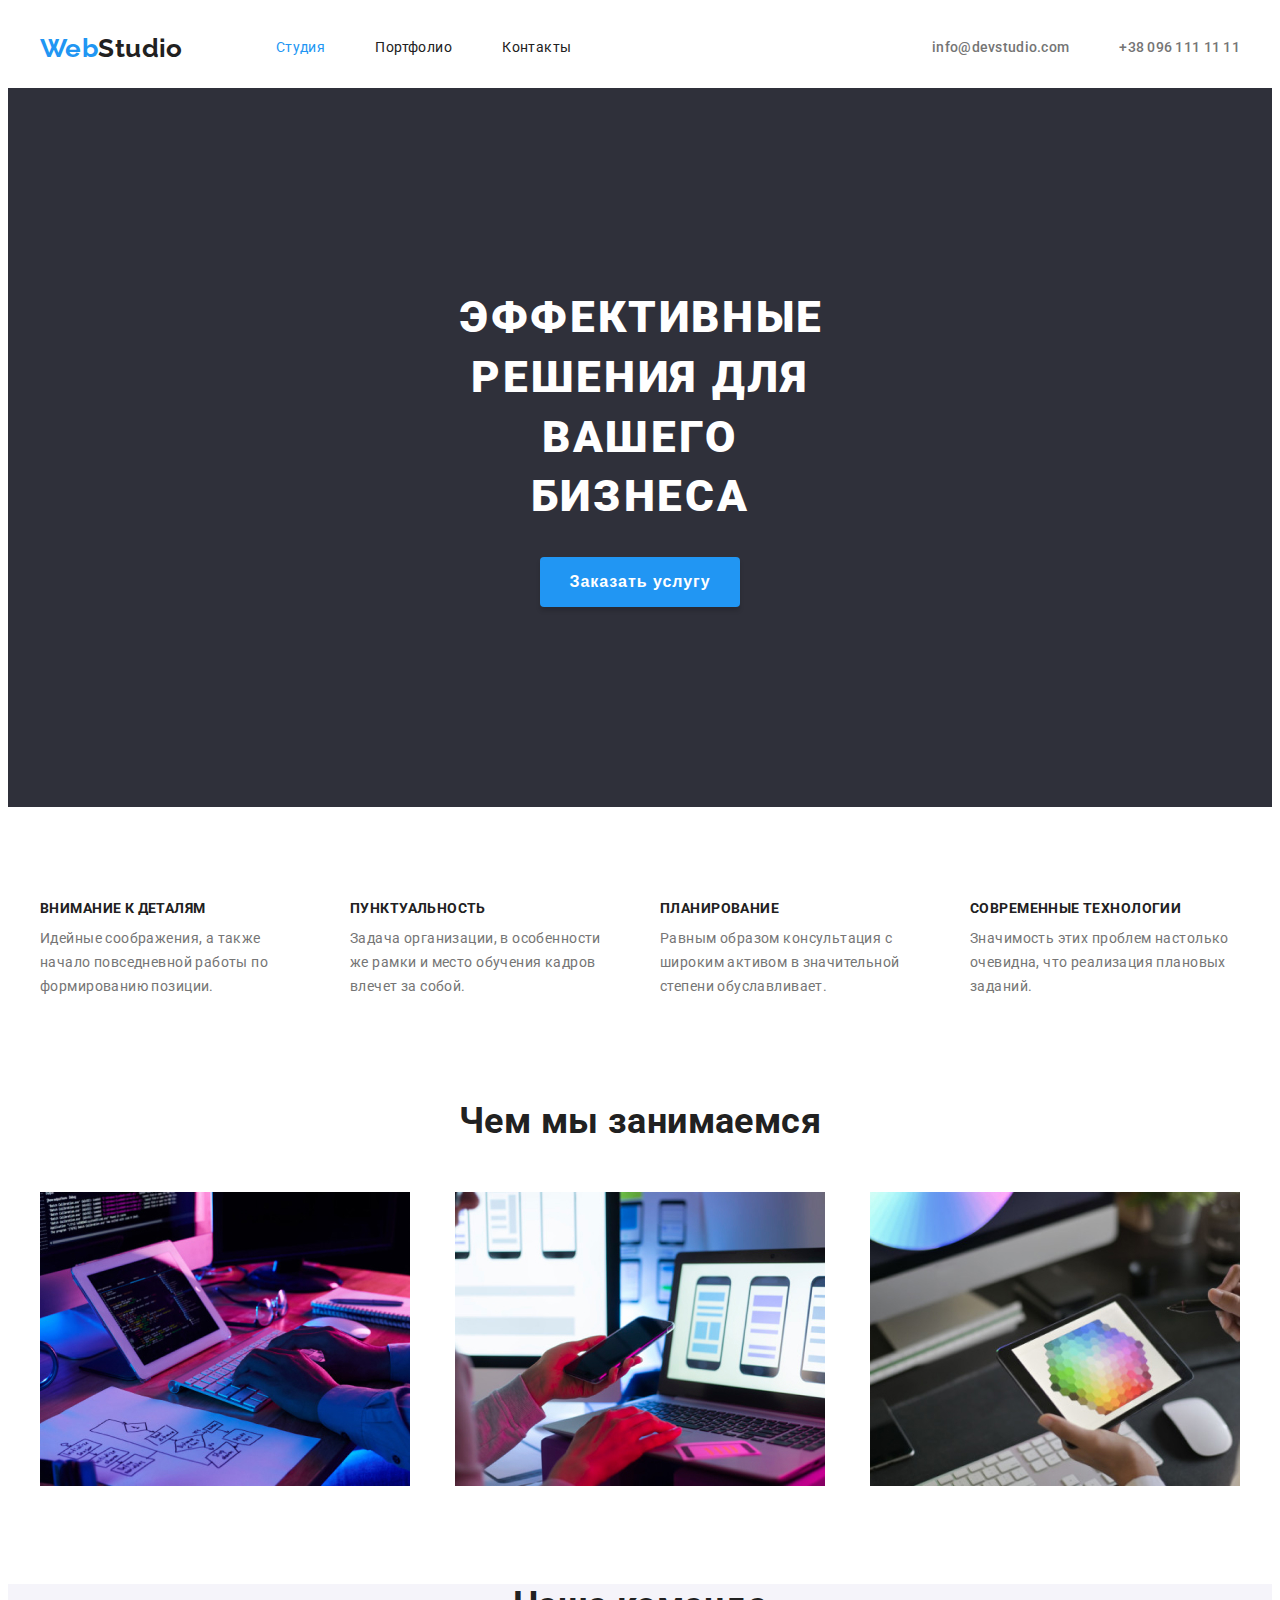
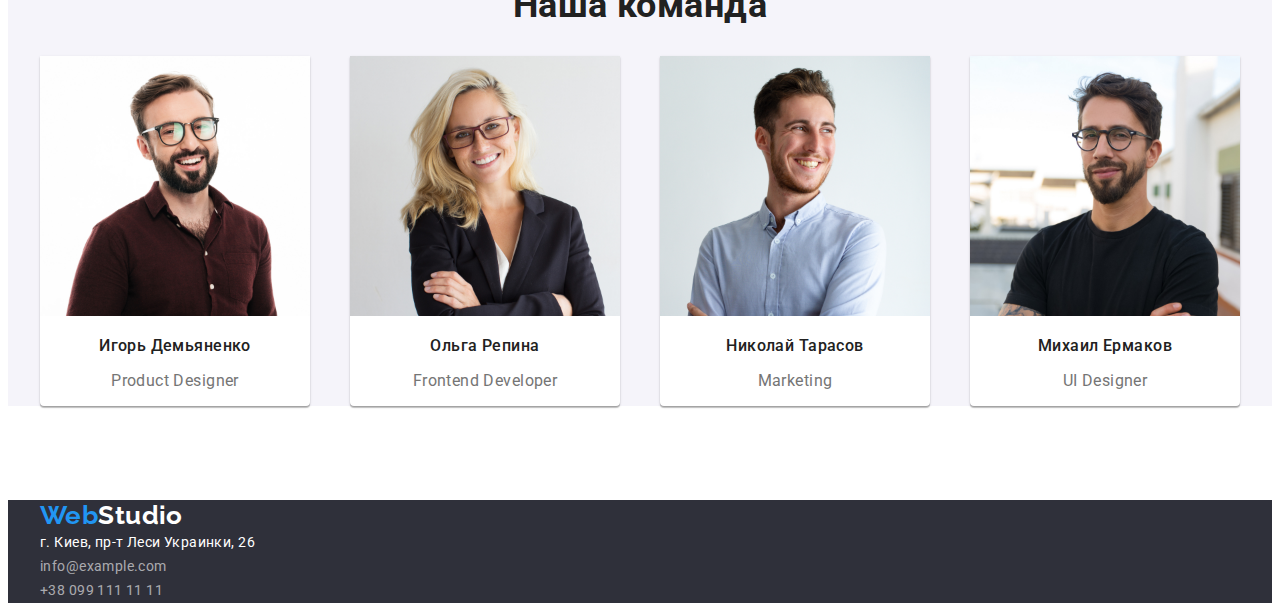
==== index.html @ 359bd69d "fix" ====
<!DOCTYPE html>
<html lang="en">

<head>
	<meta charset="UTF-8">
	<meta name="viewport" content="width=device-width, initial-scale=1.0">
	<title>Студия</title>
	<link rel="stylesheet" href="https://cdnjs.cloudflare.com/ajax/libs/modern-normalize/1.0.0/modern-normalize.min.css"
		integrity="sha512-ISS7cAi1PEhQ8jnbJpJZMd29NlhNj4AWYyLOSp2CE/CsHxTCu+r+t0D2yoJudVrd0/8fTVPUVDzY5Tvli75u/g=="
		crossorigin="anonymous" />
	<link rel="preconnect" href="https://fonts.gstatic.com">
	<link
		href="https://fonts.googleapis.com/css2?family=Raleway:wght@700;900&family=Roboto:wght@400;500;700;900&display=swap"
		rel="stylesheet">
	<link rel="stylesheet" href="./сss/styles.css">
</head>

<body>
	<!-- Шапка сайта -->
	<header>
		<div class="container flex-cont">
			<nav class="navigation">
				<a class="logo" href="./index.html"><span>Web</span>Studio</a>
				<ul class="nav-list">
					<li class="item">
						<a class="current" href="./index.html">Студия</a>
					</li>
					<li class="item">
						<a href="./portfolio.html">Портфолио</a>
					</li>
					<li class="item">
						<a href="#contacts">Контакты</a>
					</li>
				</ul>
			</nav>
			<ul class="mailtel-list">
				<li class="item"><a class="mailtel" href="mailto:info@devstudio.com">info@devstudio.com</a></li>
				<li class="item"> <a class="mailtel" href="tel:+380961111111">+38 096 111 11 11</a></li>
			</ul>
		</div>
	</header>
	<!-- //Шапка сайта -->

	<!-- Баннер-->
	<section class="banner">
		<h1>Эффективные решения
			для вашего бизнеса</h1>
		<button class="banner-btn" type="button">Заказать услугу</button>
	</section>
	<!-- //Баннер-->

	<!-- Список преимуществ-->
	<section class="feature">
		<div class="container">
			<ul class="feature-list">
				<li class="item">
					<h3>Внимание к деталям</h3>
					<p>Идейные соображения, а также начало повседневной работы по формированию позиции.</p>
				</li>
				<li class="item">
					<h3>Пунктуальность</h3>
					<p>Задача организации, в особенности же рамки и место обучения кадров влечет за собой.</p>
				</li>
				<li class="item">
					<h3>Планирование</h3>
					<p>Равным образом консультация с широким активом в значительной степени обуславливает.</p>
				</li>
				<li class="item">
					<h3>Современные технологии</h3>
					<p>Значимость этих проблем настолько очевидна, что реализация плановых заданий.</p>
				</li>
			</ul>
		</div>
	</section>
	<!-- //Список преимуществ-->


	<section class="business">
		<div class="container">
			<h2>Чем мы занимаемся</h2>
			<ul class="business-list">
				<li class="item"><img src="./img/img1.jpg" alt="работа за компьютером" width="370" height="294"></li>
				<li class="item"><img src="./img/img2.jpg" alt="работа за компьютером" width="370" height="294"></li>
				<li class="item"><img src="./img/img3.jpg" alt="работа за компьютером" width="370" height="294"></li>
			</ul>
		</div>
	</section>

	<!-- Команда -->
	<section class="team">
		<div class="container">
			<h2>Наша команда</h2>
			<ul class="team-list">
				<li class="item"><img src="./img/photho1.jpg" alt="Игорь Демьяненко" width="270" height="260">
					<h3>Игорь Демьяненко</h3>
					<p>Product Designer</p>
				</li>
				<li class="item"><img src="./img/photo2.jpg" alt="Ольга Репина" width="270" height="260">
					<h3>Ольга Репина</h3>
					<p>Frontend Developer</p>
				</li>
				<li class="item"><img src="./img/photo3.jpg" alt="Николай Тарасов" width="270" height="260">
					<h3>Николай Тарасов</h3>
					<p>Marketing</p>
				</li>
				<li class="item"><img src="./img/photo4.jpg" alt="Михаил Ермаков" width="270" height="260">
					<h3>Михаил Ермаков</h3>
					<p>UI Designer</p>
				</li>
			</ul>
		</div>
	</section>
	<!-- //Команда -->

	<footer class="footer">
		<div class="container">
			<a class="logo" href="./index.html"><span>Web</span>Studio</a>
			<address>
				г. Киев, пр-т Леси Украинки, 26
			</address>
			<ul>
				<li><a id="contacts" class="mailtel-ftr" href="mailto:info@example.com">info@example.com</a></li>
				<li><a class="mailtel-ftr" href="tel:+380991111111">+38 099 111 11 11</a></li>
			</ul>
		</div>
	</footer>
</body>

</html>
---- сss/styles.css ----
/* Используемые шрифты  */
/* font-family: "Raleway", sans-serif; */
/* font-family: "Roboto", sans-serif; */

/* Используемые цвета */
/* color: #2196F3; */
/* color: #212121; */
/* color: #757575; */
/* color: rgba(255, 255, 255, 0.6); */
/* background-color:  #2f303a */
/* #eeeeee */

:root {
  --main-dark-color: #212121;
  --second-dark-color: #757575;
  --accent-color: #2196f3;
  --tel-mail-color-footer: rgba(255, 255, 255, 0.6);
  --main-font: "Roboto", sans-serif;
  --second-font: "Raleway", sans-serif;
  --background-color: #2f303a;
  --white-color: #ffffff;
  --background-team-section: #f5f4fa;
  --container-border: #eeeeee;
}

/* Стили к тэгам */
body {
  font-family: var(--main-font);
  font-weight: 400;
  font-size: 14px;
  line-height: 1.14;
  letter-spacing: 0.03em;
  color: var(--main-dark-color);
}

a {
  text-decoration: none;
  color: var(--main-dark-color);
}

a:hover:not(.logo),
a:focus:not(.logo) {
  color: var(--accent-color);
}

ul {
  list-style: none;
  padding: 0;
  margin: 0;
}

body span {
  color: var(--accent-color);
}

.container {
  width: 1200px;
  padding-left: 15px;
  padding-right: 15px;
  margin-left: auto;
  margin-right: auto;
}

.flex-cont {
  display: flex;
  justify-content: space-between;
}

.navigation {
  display: flex;
  align-items: center;
  height: 80px;
}

.nav-list {
  display: flex;
  margin-left: 93px;
}

.nav-list .item + .item {
  margin-left: 50px;
}

.mailtel {
  font-weight: 500;
  letter-spacing: 0.02em;
  color: var(--second-dark-color);
}

.mailtel-list {
  display: flex;
  align-items: center;
}

.mailtel-list .item + .item {
  margin-left: 50px;
}

.logo {
  font-family: var(--second-font);
  font-weight: 700;
  font-size: 26px;
  line-height: 1.19;
}

.footer .logo {
  color: var(--white-color);
  font-weight: 700;
  font-size: 26px;
  line-height: 1.19;
}

.current {
  color: var(--accent-color);
}

h1 {
  font-weight: 900;
  font-size: 44px;
  line-height: 1.36;
  letter-spacing: 0.06em;
  text-transform: uppercase;
  color: var(--white-color);
  padding-top: 200px;
  padding-bottom: 30px;
  padding-left: 452px;
  padding-right: 452px;
  margin: 0;
}

h2 {
  font-weight: 700;
  font-size: 36px;
  line-height: 1.167;
  text-align: center;
}

.banner {
  background-color: var(--background-color);
  text-align: center;
}

.banner button {
  margin-bottom: 200px;
  border-style: none;
  box-shadow: 0px 4px 4px rgba(0, 0, 0, 0.15);
  border-radius: 4px;
  background-color: var(--accent-color);
  color: var(--white-color);
  width: 200px;
  height: 50px;
  cursor: pointer;
}

.banner-btn {
  font-weight: bold;
  font-size: 16px;
  line-height: 1.875;
  align-items: center;
  letter-spacing: 0.06em;
}

.feature {
  /* outline: solid 2px tomato; */
}

.feature-list {
  margin-top: 94px;
  display: flex;
  justify-content: space-between;
}

.feature-list .item {
  width: 270px;
}

.feature-list h3 {
  margin: 0;
  font-size: 14px;
  font-weight: 700;
  text-transform: uppercase;
  color: var(--main-dark-color);
}

.feature-list p {
  margin-top: 10px;
  margin-bottom: 7px;
  line-height: 1.71;
  color: var(--second-dark-color);
}

.business {
  margin-top: 94px;
  /* outline: solid 2px tomato; */
}

.business-list {
  margin-top: 50px;
  display: flex;
  justify-content: space-between;
}

.team {
  margin-top: 94px;
  background-color: var(--background-team-section);
}

.team-list {
  display: flex;
  justify-content: space-between;
}

.team-list .item {
  background: var(--white-color);
  box-shadow: 0px 1px 3px rgba(0, 0, 0, 0.12), 0px 1px 1px rgba(0, 0, 0, 0.14),
    0px 2px 1px rgba(0, 0, 0, 0.2);
  border-radius: 0px 0px 4px 4px;
}

.team-list p {
  font-size: 16px;
  line-height: 1.187;
  text-align: center;
  color: var(--second-dark-color);
}

.team-list h3 {
  font-weight: 500;
  font-size: 16px;
  line-height: 1.187;
  text-align: center;
}

.gallery {
  margin-top: 94px;
}

.gallery-list {
  display: flex;
  justify-content: center;
}

.gallery-list .item + .item {
  margin-left: 8px;
}

.gallery li h3 {
  font-weight: 700;
  font-size: 18px;
  line-height: 2;
  letter-spacing: 0.06em;
}

.gallery li p {
  font-size: 16px;
  line-height: 1.875;
  color: var(--second-dark-color);
}

.project-list {
  margin-top: 34px;
  display: flex;
  justify-content: space-between;
  flex-wrap: wrap;
}

.project-list .item {
  box-sizing: border-box;
  background: var(--white-color);
  border: 1px solid var(--container-border);
  margin-bottom: 30px;
}

.btn {
  font-weight: 500;
  font-size: 16px;
  line-height: 1.62;
  padding: 6px 22px;
  border-style: none;
  box-shadow: 0px 3px 1px rgba(0, 0, 0, 0.1), 0px 1px 2px rgba(0, 0, 0, 0.08),
    0px 2px 2px rgba(0, 0, 0, 0.12);
  border-radius: 4px;
}
.btn:hover,
.btn:focus {
  background-color: var(--accent-color);
  color: var(--white-color);
  cursor: pointer;
}

address {
  color: var(--white-color);
}

address {
  /* убирает курсив адреса */
  font-style: normal;
  line-height: 1.71;
  color: var(--white-color);
}

.footer {
  margin-top: 94px;
  background-color: var(--background-color);
}

.mailtel-ftr {
  color: var(--tel-mail-color-footer);
  line-height: 1.714;
}
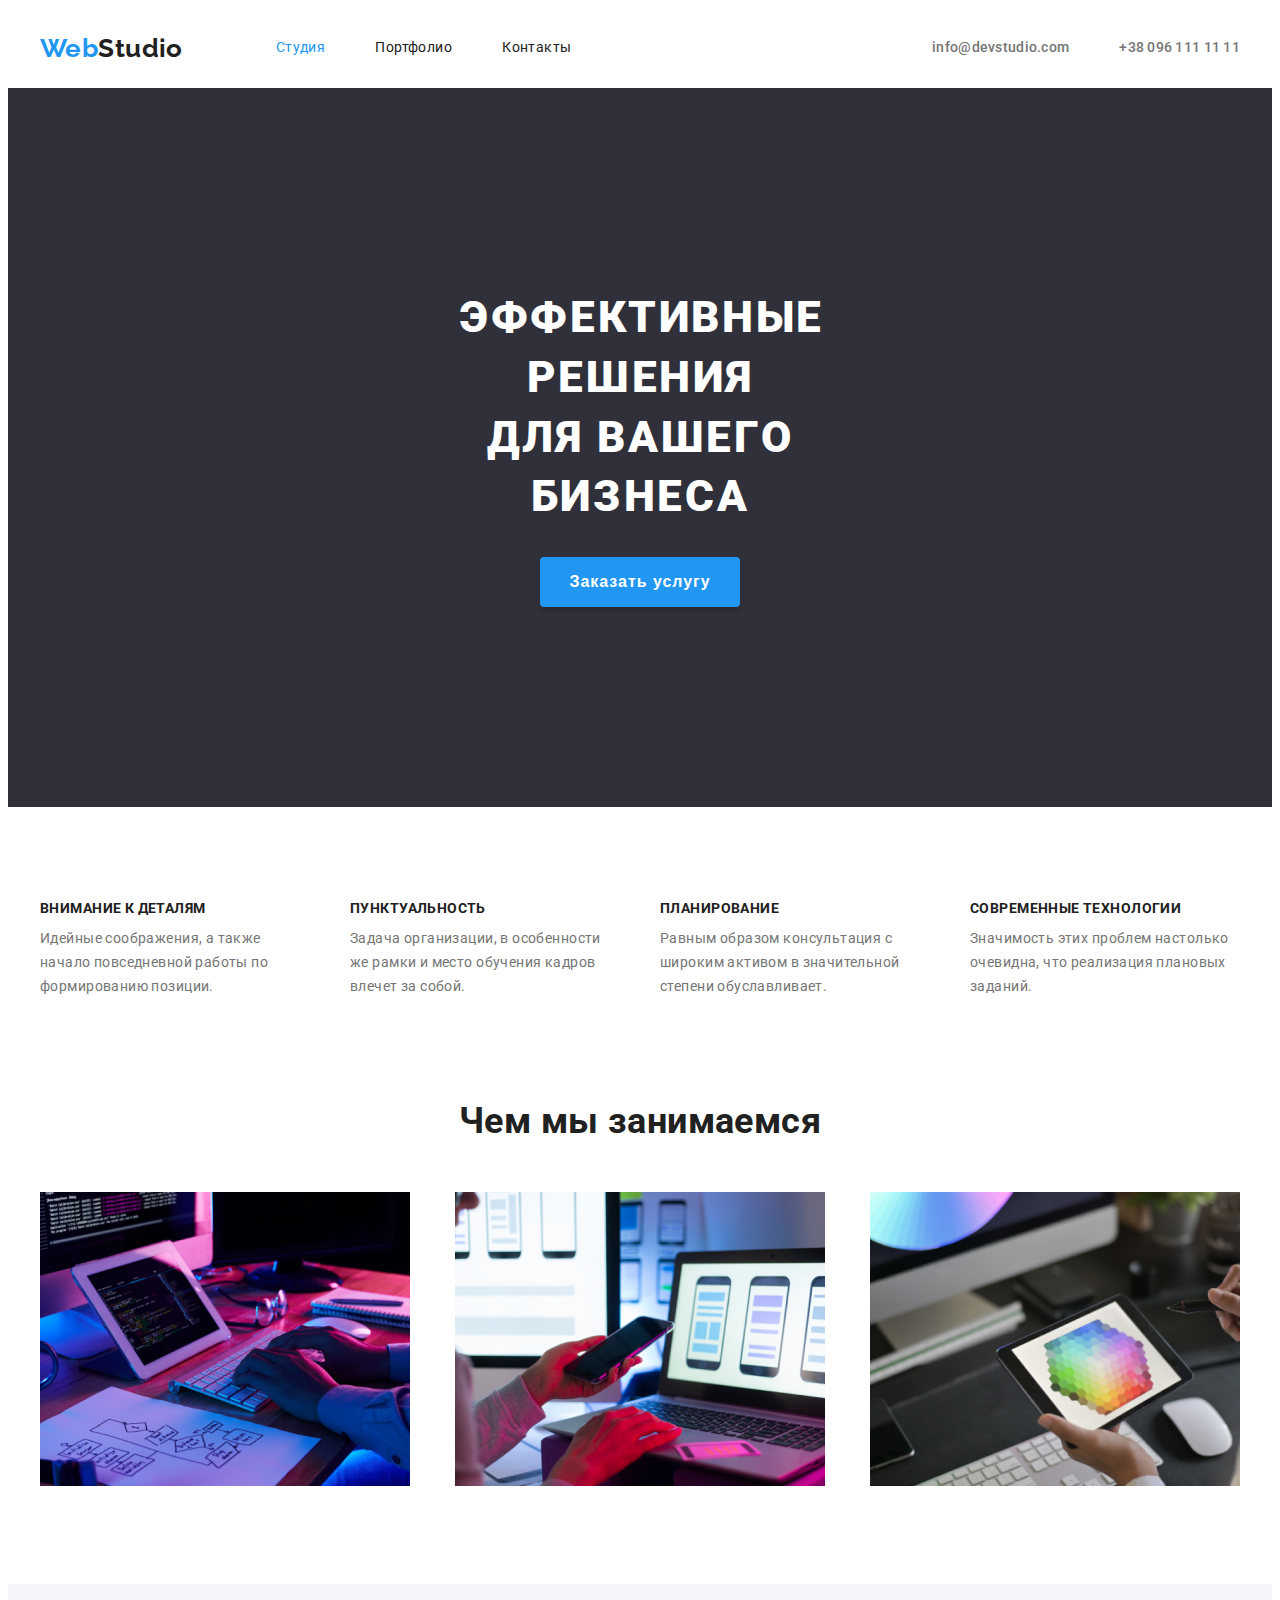
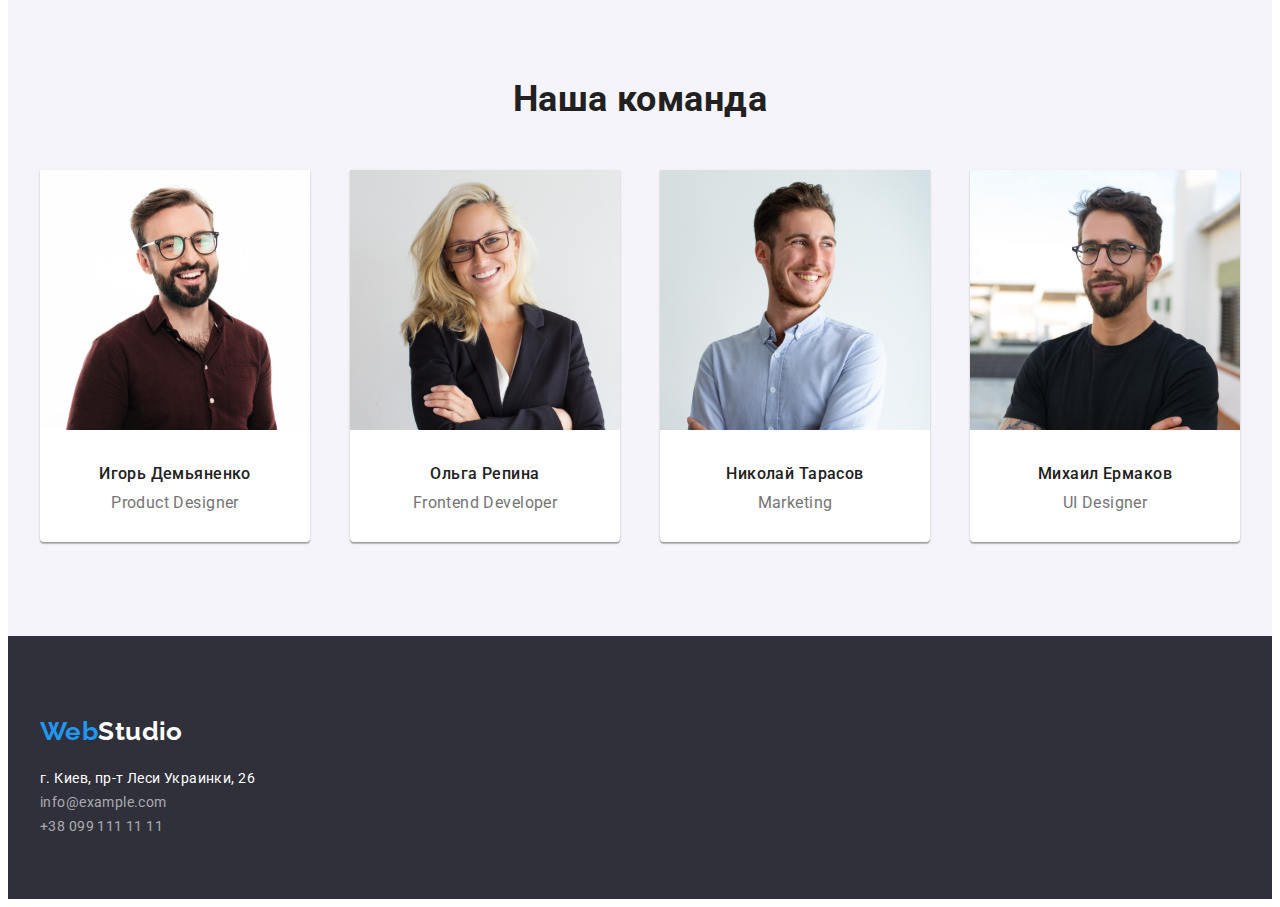
==== commit 7255da0b: "fix paddings, border portfolio" ====
--- a/index.html
+++ b/index.html
@@ -43,9 +43,11 @@
 
 	<!-- Баннер-->
 	<section class="banner">
-		<h1>Эффективные решения
+		<h1>Эффективные решения <br>
 			для вашего бизнеса</h1>
-		<button class="banner-btn" type="button">Заказать услугу</button>
+		<div class="div-hero-button">
+			<button class="hero-btn" type="button">Заказать услугу</button>
+		</div>
 	</section>
 	<!-- //Баннер-->
 
--- a/сss/styles.css
+++ b/сss/styles.css
@@ -9,6 +9,7 @@
 /* color: rgba(255, 255, 255, 0.6); */
 /* background-color:  #2f303a */
 /* #eeeeee */
+/* #ececec */
 
 :root {
   --main-dark-color: #212121;
@@ -21,6 +22,7 @@
   --white-color: #ffffff;
   --background-team-section: #f5f4fa;
   --container-border: #eeeeee;
+  --header-border: #ececec;
 }
 
 /* Стили к тэгам */
@@ -34,6 +36,7 @@
 }
 
 a {
+  display: block;
   text-decoration: none;
   color: var(--main-dark-color);
 }
@@ -61,20 +64,29 @@
   margin-right: auto;
 }
 
+.hdr {
+  border-bottom: 1px solid var(--header-border);
+}
+
 .flex-cont {
   display: flex;
   justify-content: space-between;
+  min-height: 80px;
 }
 
 .navigation {
   display: flex;
   align-items: center;
-  height: 80px;
 }
 
 .nav-list {
   display: flex;
   margin-left: 93px;
+}
+
+.nav-list .item a {
+  padding-top: 20px;
+  padding-bottom: 20px;
 }
 
 .nav-list .item + .item {
@@ -92,6 +104,11 @@
   align-items: center;
 }
 
+.mailtel-list .item a {
+  padding-top: 20px;
+  padding-bottom: 20px;
+}
+
 .mailtel-list .item + .item {
   margin-left: 50px;
 }
@@ -101,6 +118,8 @@
   font-weight: 700;
   font-size: 26px;
   line-height: 1.19;
+  padding-top: 20px;
+  padding-bottom: 20px;
 }
 
 .footer .logo {
@@ -133,6 +152,7 @@
   font-size: 36px;
   line-height: 1.167;
   text-align: center;
+  margin: 0;
 }
 
 .banner {
@@ -140,8 +160,11 @@
   text-align: center;
 }
 
-.banner button {
-  margin-bottom: 200px;
+.div-hero-button {
+  padding-bottom: 200px;
+}
+
+.hero-btn {
   border-style: none;
   box-shadow: 0px 4px 4px rgba(0, 0, 0, 0.15);
   border-radius: 4px;
@@ -150,9 +173,7 @@
   width: 200px;
   height: 50px;
   cursor: pointer;
-}
-
-.banner-btn {
+
   font-weight: bold;
   font-size: 16px;
   line-height: 1.875;
@@ -162,10 +183,11 @@
 
 .feature {
   /* outline: solid 2px tomato; */
+  padding-top: 94px;
+  padding-bottom: 94px;
 }
 
 .feature-list {
-  margin-top: 94px;
   display: flex;
   justify-content: space-between;
 }
@@ -190,8 +212,8 @@
 }
 
 .business {
-  margin-top: 94px;
   /* outline: solid 2px tomato; */
+  padding-bottom: 94px;
 }
 
 .business-list {
@@ -201,11 +223,13 @@
 }
 
 .team {
-  margin-top: 94px;
+  padding-top: 94px;
+  padding-bottom: 94px;
   background-color: var(--background-team-section);
 }
 
 .team-list {
+  margin-top: 50px;
   display: flex;
   justify-content: space-between;
 }
@@ -222,6 +246,8 @@
   line-height: 1.187;
   text-align: center;
   color: var(--second-dark-color);
+  margin-top: 10px;
+  margin-bottom: 30px;
 }
 
 .team-list h3 {
@@ -229,10 +255,13 @@
   font-size: 16px;
   line-height: 1.187;
   text-align: center;
+  margin-top: 30px;
+  margin-bottom: 0;
 }
 
 .gallery {
-  margin-top: 94px;
+  padding-top: 94px;
+  padding-bottom: 94px;
 }
 
 .gallery-list {
@@ -244,31 +273,48 @@
   margin-left: 8px;
 }
 
-.gallery li h3 {
+.project-list .item h3 {
   font-weight: 700;
   font-size: 18px;
   line-height: 2;
   letter-spacing: 0.06em;
-}
-
-.gallery li p {
+  margin-top: 20px;
+  margin-bottom: 0;
+  margin-left: 24px;
+}
+
+.project-list .item p {
   font-size: 16px;
   line-height: 1.875;
   color: var(--second-dark-color);
+  margin-top: 0;
+  margin-bottom: 20px;
+  margin-left: 24px;
 }
 
 .project-list {
   margin-top: 34px;
   display: flex;
-  justify-content: space-between;
   flex-wrap: wrap;
+  justify-content: space-between;
 }
 
 .project-list .item {
+  /* outline: solid 2px tomato; */
   box-sizing: border-box;
   background: var(--white-color);
   border: 1px solid var(--container-border);
+  /* width: calc((100%-60px) / 3); */
+  /* margin-right: 30px; */
   margin-bottom: 30px;
+}
+
+.project-list .item:nth-child(3n) {
+  margin-right: 0;
+}
+
+.project-list .item:nth-last-child(-n + 3) {
+  margin-bottom: 0;
 }
 
 .btn {
@@ -300,7 +346,8 @@
 }
 
 .footer {
-  margin-top: 94px;
+  padding-top: 60px;
+  padding-bottom: 60px;
   background-color: var(--background-color);
 }
 
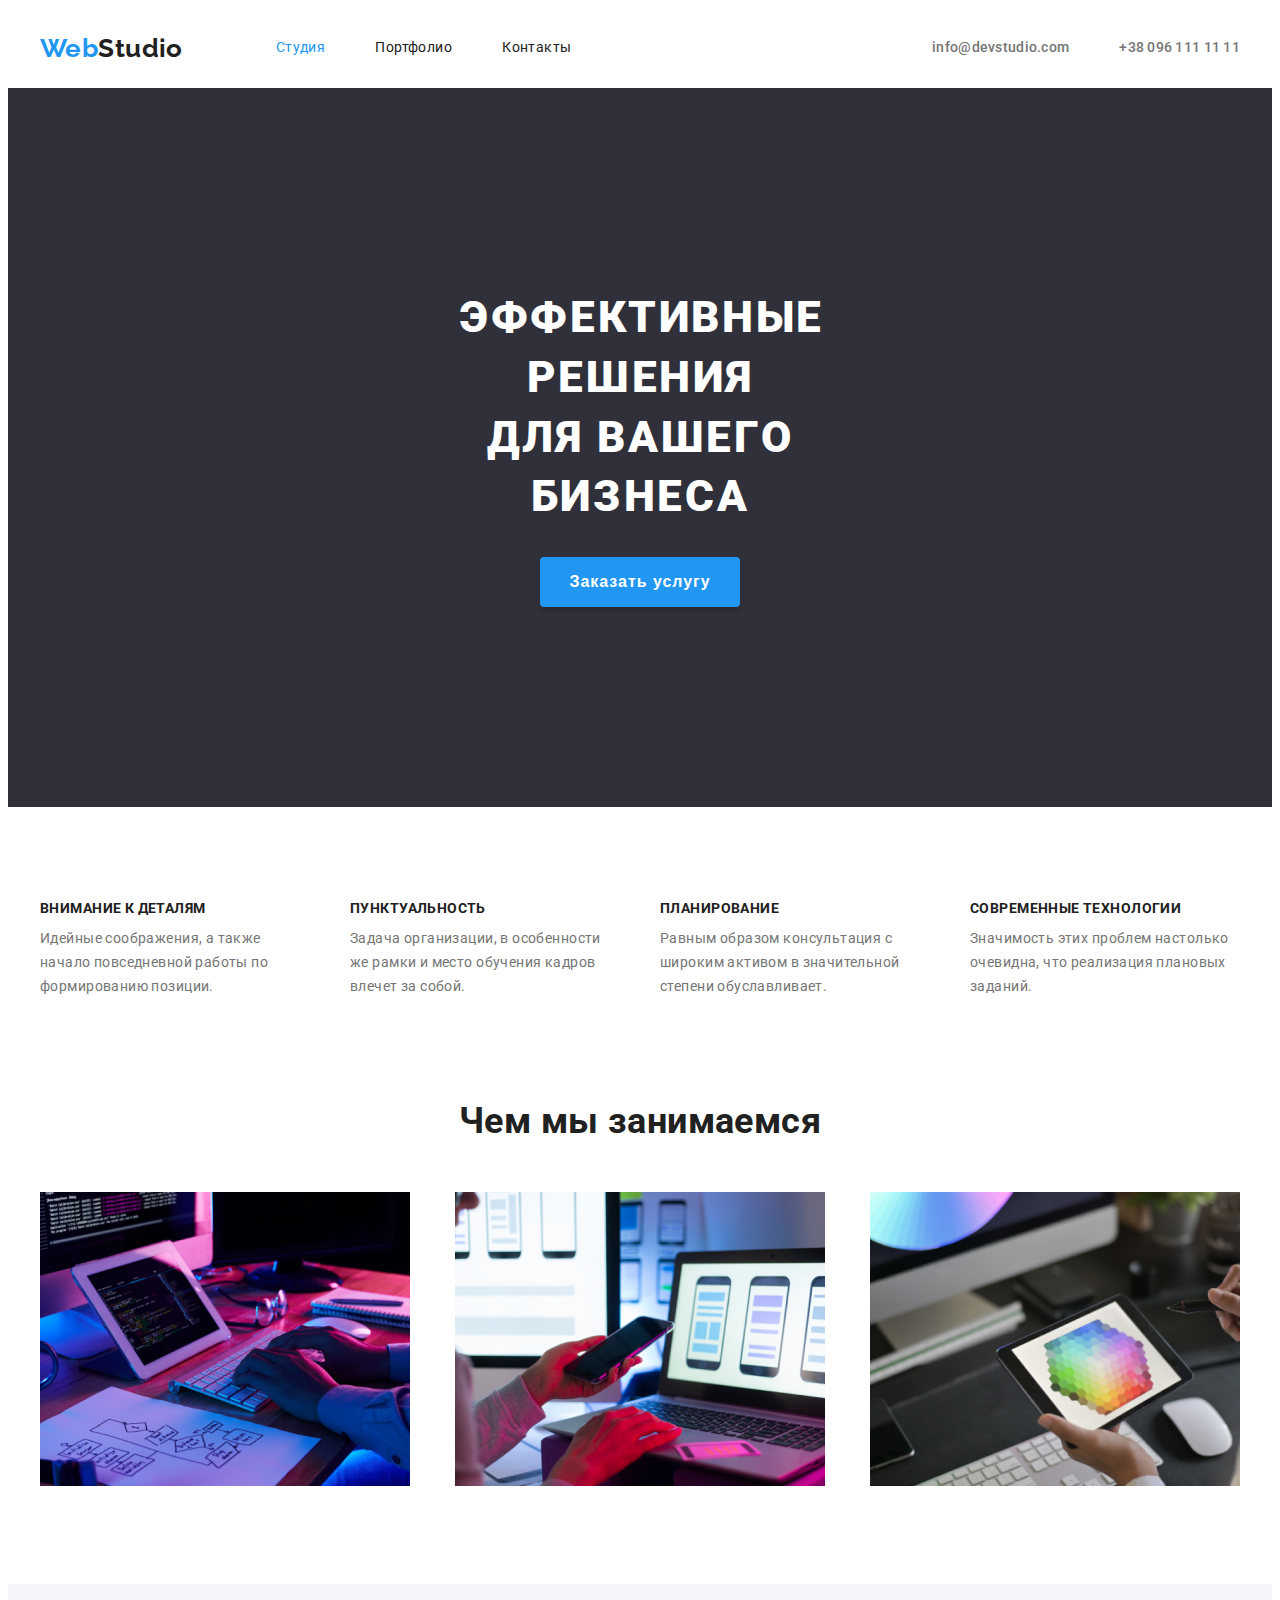
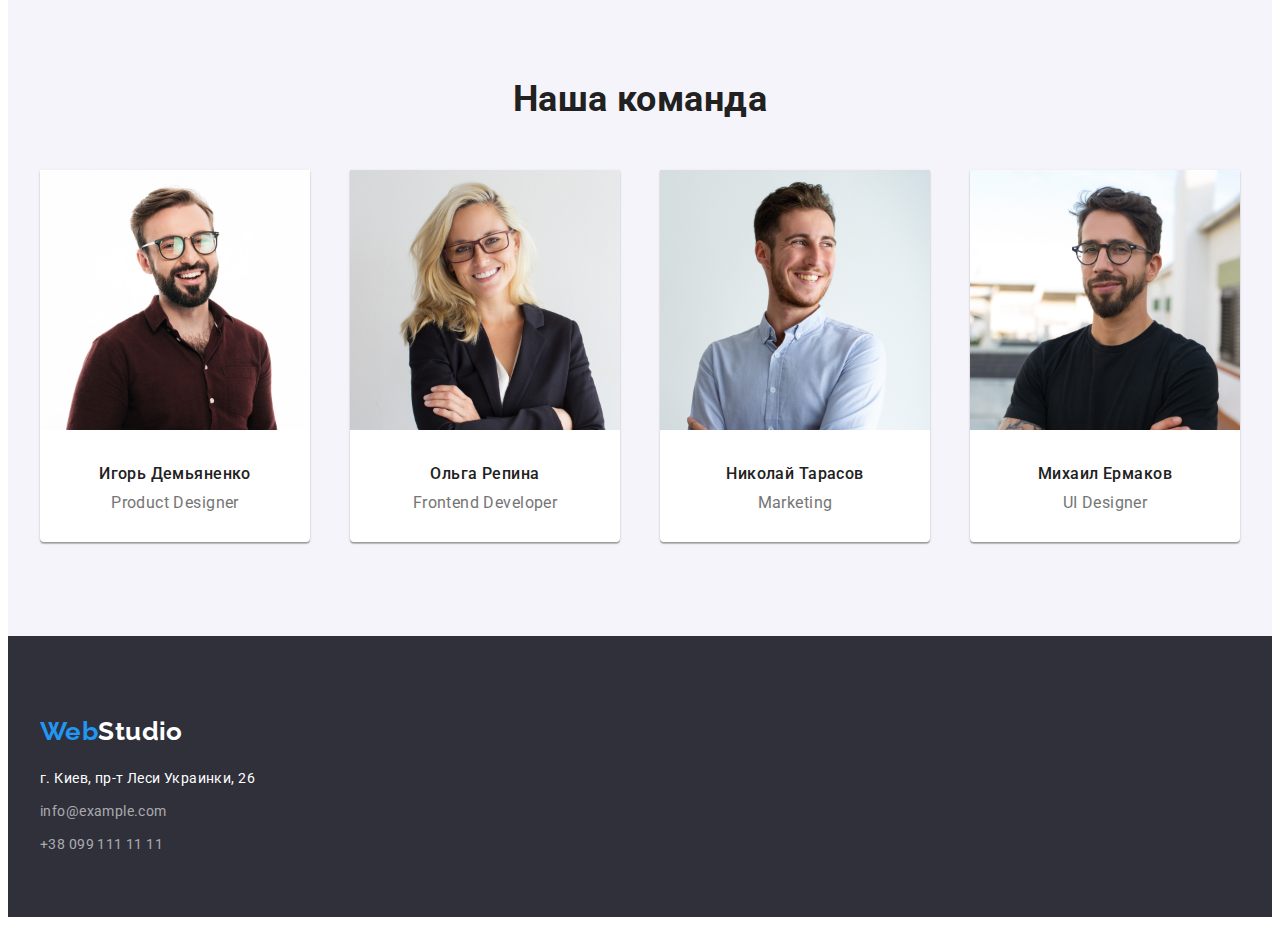
==== commit ee29597f: "fix css" ====
--- a/index.html
+++ b/index.html
@@ -120,9 +120,10 @@
 			<address>
 				г. Киев, пр-т Леси Украинки, 26
 			</address>
-			<ul>
-				<li><a id="contacts" class="mailtel-ftr" href="mailto:info@example.com">info@example.com</a></li>
-				<li><a class="mailtel-ftr" href="tel:+380991111111">+38 099 111 11 11</a></li>
+			<ul class="footer-list">
+				<li class="item"><a id="contacts" class="mailtel-ftr"
+						href="mailto:info@example.com">info@example.com</a></li>
+				<li class="item"><a class="mailtel-ftr" href="tel:+380991111111">+38 099 111 11 11</a></li>
 			</ul>
 		</div>
 	</footer>
--- a/сss/styles.css
+++ b/сss/styles.css
@@ -124,9 +124,6 @@
 
 .footer .logo {
   color: var(--white-color);
-  font-weight: 700;
-  font-size: 26px;
-  line-height: 1.19;
 }
 
 .current {
@@ -351,6 +348,10 @@
   background-color: var(--background-color);
 }
 
+.footer-list .item {
+  padding-top: 9px;
+}
+
 .mailtel-ftr {
   color: var(--tel-mail-color-footer);
   line-height: 1.714;
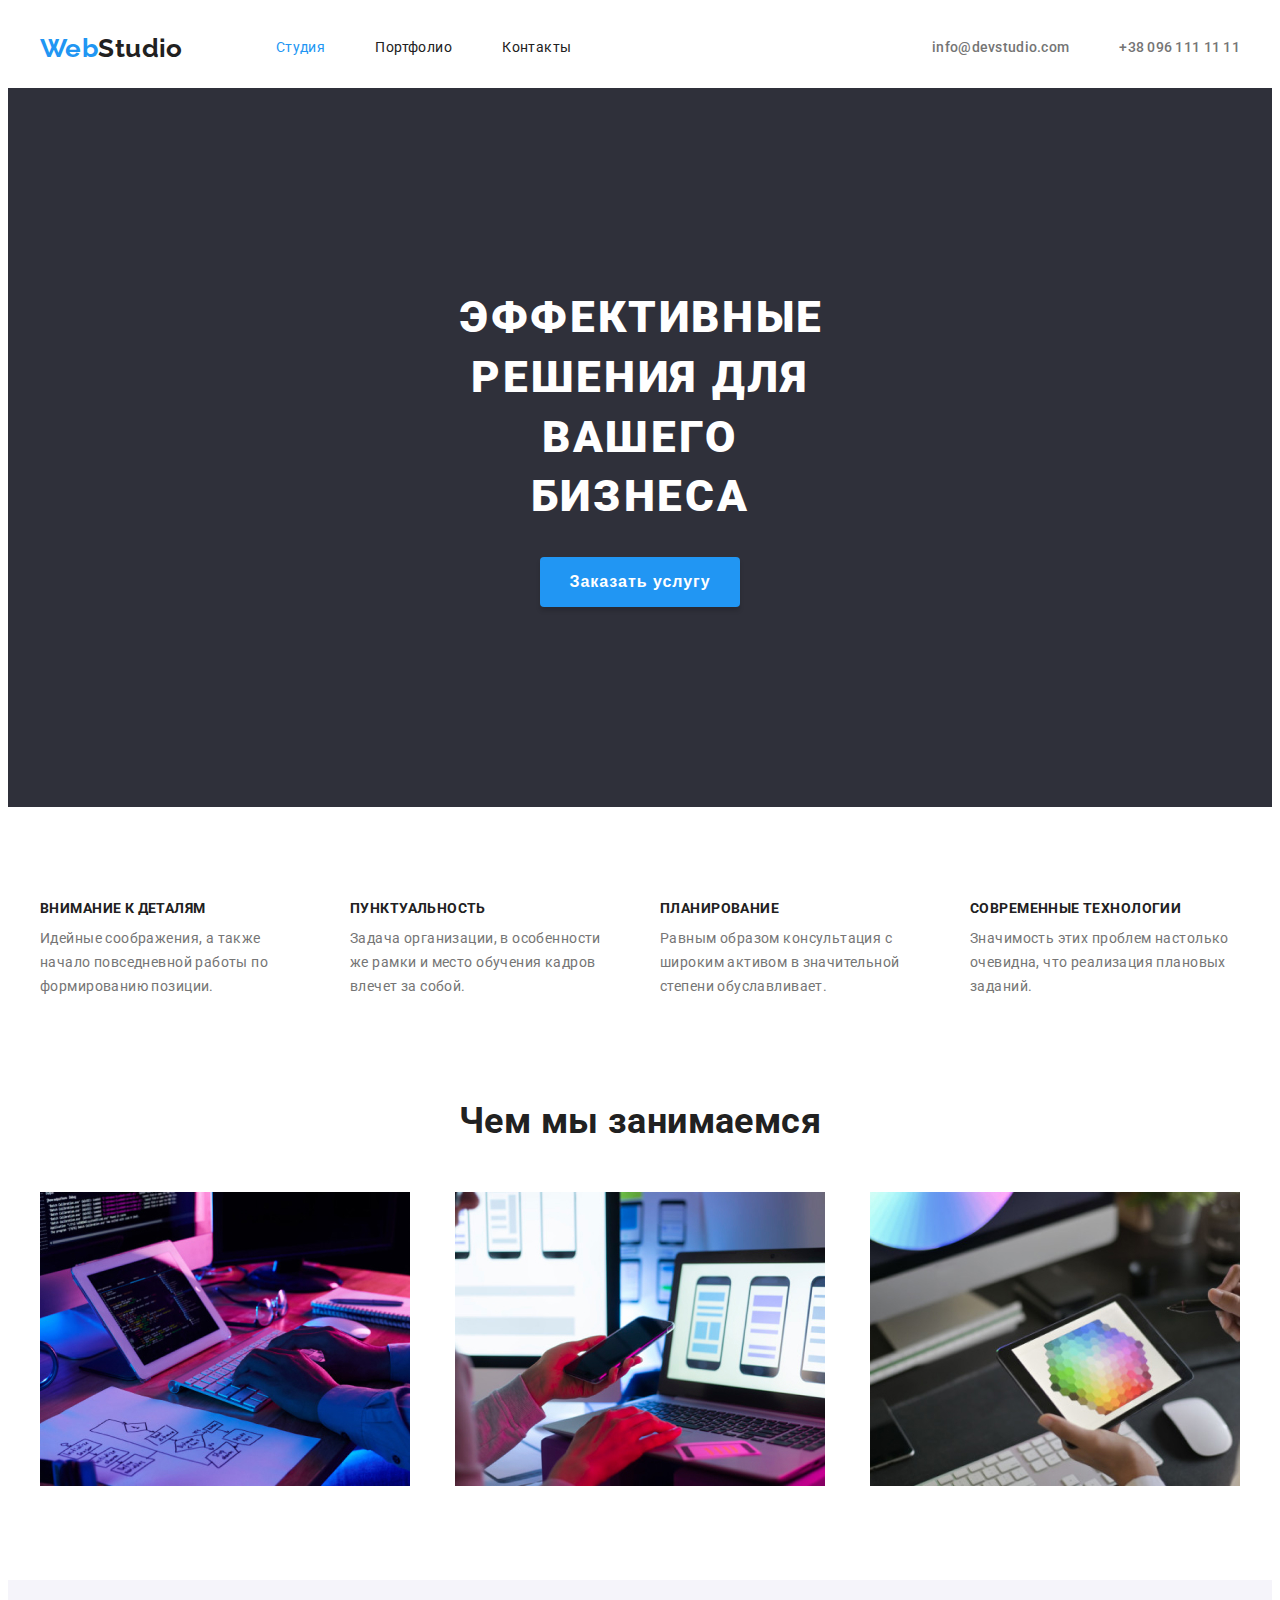
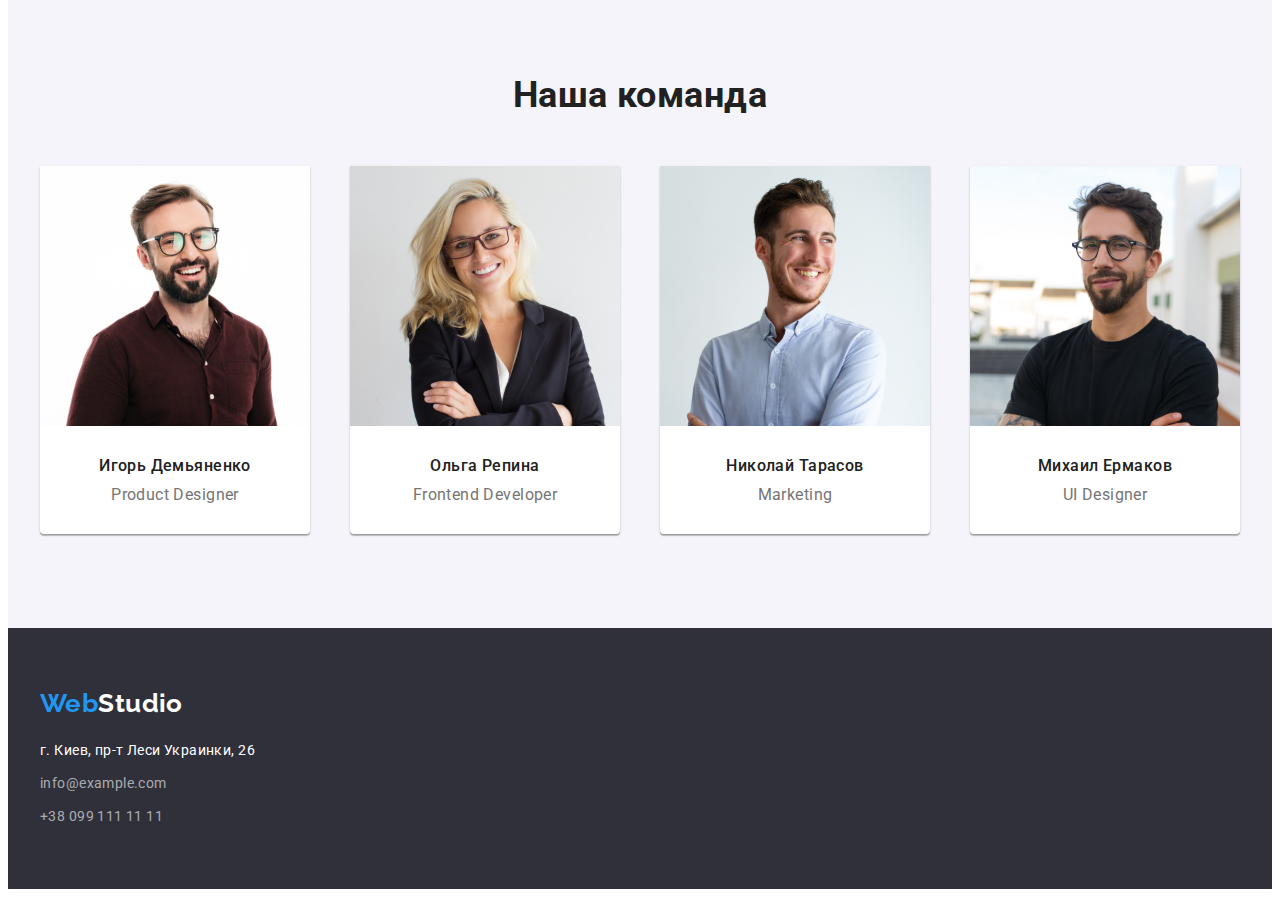
==== commit aa24fd97: "fix css" ====
--- a/index.html
+++ b/index.html
@@ -43,7 +43,7 @@
 
 	<!-- Баннер-->
 	<section class="banner">
-		<h1>Эффективные решения <br>
+		<h1>Эффективные решения
 			для вашего бизнеса</h1>
 		<div class="div-hero-button">
 			<button class="hero-btn" type="button">Заказать услугу</button>
--- a/сss/styles.css
+++ b/сss/styles.css
@@ -35,6 +35,12 @@
   color: var(--main-dark-color);
 }
 
+img {
+  display: block;
+  max-width: 100%;
+  height: auto;
+}
+
 a {
   display: block;
   text-decoration: none;
@@ -104,11 +110,6 @@
   align-items: center;
 }
 
-.mailtel-list .item a {
-  padding-top: 20px;
-  padding-bottom: 20px;
-}
-
 .mailtel-list .item + .item {
   margin-left: 50px;
 }
@@ -118,11 +119,10 @@
   font-weight: 700;
   font-size: 26px;
   line-height: 1.19;
-  padding-top: 20px;
-  padding-bottom: 20px;
 }
 
 .footer .logo {
+  margin-bottom: 20px;
   color: var(--white-color);
 }
 
@@ -238,22 +238,24 @@
   border-radius: 0px 0px 4px 4px;
 }
 
+.team-list h3 {
+  font-weight: 500;
+  font-size: 16px;
+  line-height: 1.187;
+  text-align: center;
+  padding-top: 30px;
+  padding-bottom: 0;
+  margin: 0;
+}
+
 .team-list p {
   font-size: 16px;
   line-height: 1.187;
   text-align: center;
   color: var(--second-dark-color);
-  margin-top: 10px;
-  margin-bottom: 30px;
-}
-
-.team-list h3 {
-  font-weight: 500;
-  font-size: 16px;
-  line-height: 1.187;
-  text-align: center;
-  margin-top: 30px;
-  margin-bottom: 0;
+  padding-top: 10px;
+  padding-bottom: 30px;
+  margin: 0;
 }
 
 .gallery {
@@ -275,18 +277,22 @@
   font-size: 18px;
   line-height: 2;
   letter-spacing: 0.06em;
-  margin-top: 20px;
-  margin-bottom: 0;
-  margin-left: 24px;
+  margin: 0;
+  padding-top: 20px;
+  padding-bottom: 0;
+  padding-left: 24px;
+  padding-right: 24px;
 }
 
 .project-list .item p {
   font-size: 16px;
   line-height: 1.875;
   color: var(--second-dark-color);
-  margin-top: 0;
-  margin-bottom: 20px;
-  margin-left: 24px;
+  margin: 0;
+  padding-top: 0;
+  padding-bottom: 20px;
+  padding-left: 24px;
+  padding-right: 24px;
 }
 
 .project-list {
@@ -296,9 +302,12 @@
   justify-content: space-between;
 }
 
+/* или space-between у родителя
+или calc у детей + margin */
+
 .project-list .item {
   /* outline: solid 2px tomato; */
-  box-sizing: border-box;
+  /* max-width: 370px; */
   background: var(--white-color);
   border: 1px solid var(--container-border);
   /* width: calc((100%-60px) / 3); */
@@ -307,7 +316,7 @@
 }
 
 .project-list .item:nth-child(3n) {
-  margin-right: 0;
+  /* margin-right: 0; */
 }
 
 .project-list .item:nth-last-child(-n + 3) {
@@ -349,7 +358,12 @@
 }
 
 .footer-list .item {
-  padding-top: 9px;
+  margin-top: 9px;
+  /* padding-top: 9px; */
+
+  /* не могу определиться дать марджин или паддинг.
+  По идее марджин раздвигает детей, но паддинг даёт
+  лучшее попадание для курсора по ссылке */
 }
 
 .mailtel-ftr {
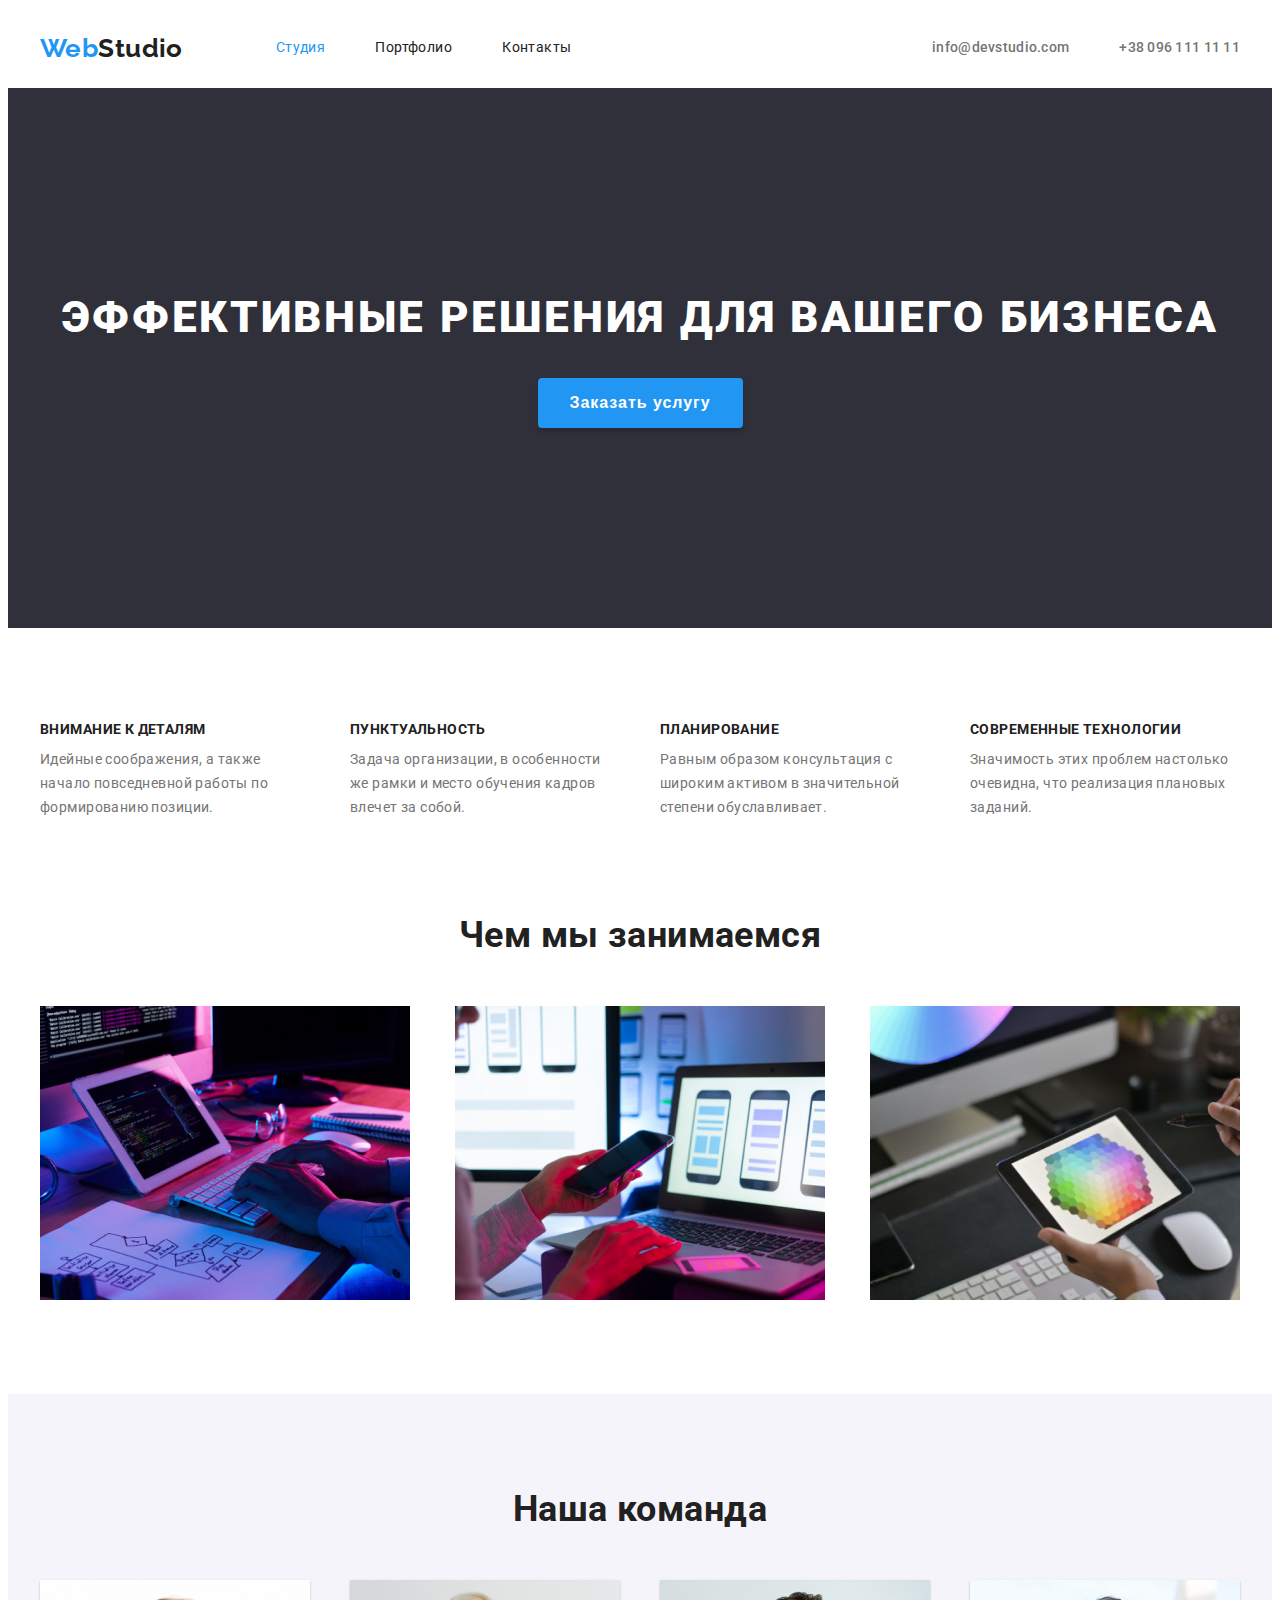
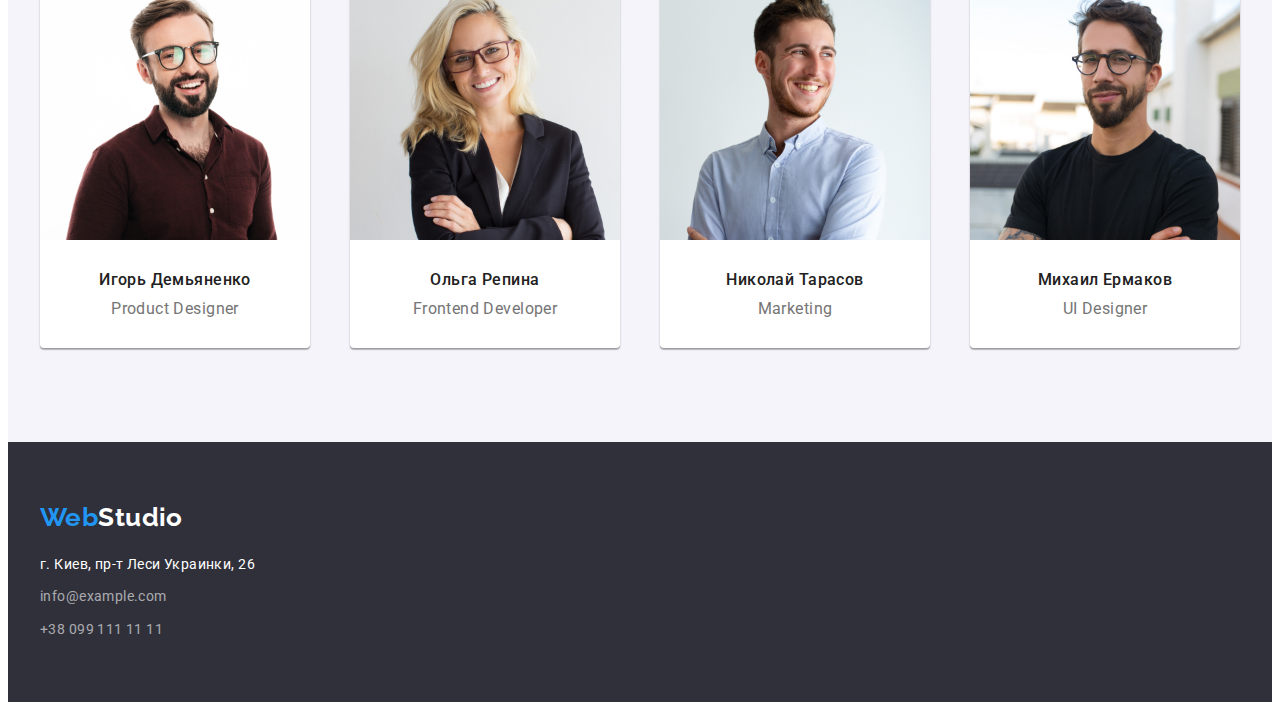
==== commit 50ed481a: "посмотрел Репету и всё переделал" ====
--- a/index.html
+++ b/index.html
@@ -20,7 +20,7 @@
 	<header>
 		<div class="container flex-cont">
 			<nav class="navigation">
-				<a class="logo" href="./index.html"><span>Web</span>Studio</a>
+				<a class="logo" href="./index.html"><span class="logo-accent">Web</span>Studio</a>
 				<ul class="nav-list">
 					<li class="item">
 						<a class="current" href="./index.html">Студия</a>
@@ -33,16 +33,16 @@
 					</li>
 				</ul>
 			</nav>
-			<ul class="mailtel-list">
-				<li class="item"><a class="mailtel" href="mailto:info@devstudio.com">info@devstudio.com</a></li>
-				<li class="item"> <a class="mailtel" href="tel:+380961111111">+38 096 111 11 11</a></li>
+			<ul class="contacts-list">
+				<li class="item"><a class="contacts" href="mailto:info@devstudio.com">info@devstudio.com</a></li>
+				<li class="item"> <a class="contacts" href="tel:+380961111111">+38 096 111 11 11</a></li>
 			</ul>
 		</div>
 	</header>
 	<!-- //Шапка сайта -->
 
 	<!-- Баннер-->
-	<section class="banner">
+	<section class="hero-banner">
 		<h1>Эффективные решения
 			для вашего бизнеса</h1>
 		<div class="div-hero-button">
@@ -93,21 +93,33 @@
 		<div class="container">
 			<h2>Наша команда</h2>
 			<ul class="team-list">
-				<li class="item"><img src="./img/photho1.jpg" alt="Игорь Демьяненко" width="270" height="260">
-					<h3>Игорь Демьяненко</h3>
-					<p>Product Designer</p>
+				<li class="item">
+					<img src="./img/photho1.jpg" alt="Игорь Демьяненко" width="270" height="260">
+					<div class="member-description">
+						<h3>Игорь Демьяненко</h3>
+						<p>Product Designer</p>
+					</div>
 				</li>
-				<li class="item"><img src="./img/photo2.jpg" alt="Ольга Репина" width="270" height="260">
-					<h3>Ольга Репина</h3>
-					<p>Frontend Developer</p>
+				<li class="item">
+					<img src="./img/photo2.jpg" alt="Ольга Репина" width="270" height="260">
+					<div class="member-description">
+						<h3>Ольга Репина</h3>
+						<p>Frontend Developer</p>
+					</div>
 				</li>
-				<li class="item"><img src="./img/photo3.jpg" alt="Николай Тарасов" width="270" height="260">
-					<h3>Николай Тарасов</h3>
-					<p>Marketing</p>
+				<li class="item">
+					<img src="./img/photo3.jpg" alt="Николай Тарасов" width="270" height="260">
+					<div class="member-description">
+						<h3>Николай Тарасов</h3>
+						<p>Marketing</p>
+					</div>
 				</li>
-				<li class="item"><img src="./img/photo4.jpg" alt="Михаил Ермаков" width="270" height="260">
-					<h3>Михаил Ермаков</h3>
-					<p>UI Designer</p>
+				<li class="item">
+					<img src="./img/photo4.jpg" alt="Михаил Ермаков" width="270" height="260">
+					<div class="member-description">
+						<h3>Михаил Ермаков</h3>
+						<p>UI Designer</p>
+					</div>
 				</li>
 			</ul>
 		</div>
@@ -116,14 +128,17 @@
 
 	<footer class="footer">
 		<div class="container">
-			<a class="logo" href="./index.html"><span>Web</span>Studio</a>
+			<a class="logo" href="./index.html"><span class="logo-accent">Web</span>Studio</a>
 			<address>
 				г. Киев, пр-т Леси Украинки, 26
 			</address>
 			<ul class="footer-list">
-				<li class="item"><a id="contacts" class="mailtel-ftr"
-						href="mailto:info@example.com">info@example.com</a></li>
-				<li class="item"><a class="mailtel-ftr" href="tel:+380991111111">+38 099 111 11 11</a></li>
+				<li class="item">
+					<a id="contacts" class="contacts-ftr" href="mailto:info@example.com">info@example.com</a>
+				</li>
+				<li class="item">
+					<a class="contacts-ftr" href="tel:+380991111111">+38 099 111 11 11</a>
+				</li>
 			</ul>
 		</div>
 	</footer>
--- a/сss/styles.css
+++ b/сss/styles.css
@@ -15,17 +15,16 @@
   --main-dark-color: #212121;
   --second-dark-color: #757575;
   --accent-color: #2196f3;
-  --tel-mail-color-footer: rgba(255, 255, 255, 0.6);
+  --contacts-color-footer: rgba(255, 255, 255, 0.6);
   --main-font: "Roboto", sans-serif;
   --second-font: "Raleway", sans-serif;
-  --background-color: #2f303a;
+  --hero-background-color: #2f303a;
   --white-color: #ffffff;
   --background-team-section: #f5f4fa;
   --container-border: #eeeeee;
   --header-border: #ececec;
 }
 
-/* Стили к тэгам */
 body {
   font-family: var(--main-font);
   font-weight: 400;
@@ -35,6 +34,12 @@
   color: var(--main-dark-color);
 }
 
+ul {
+  list-style: none;
+  padding: 0;
+  margin: 0;
+}
+
 img {
   display: block;
   max-width: 100%;
@@ -49,16 +54,6 @@
 
 a:hover:not(.logo),
 a:focus:not(.logo) {
-  color: var(--accent-color);
-}
-
-ul {
-  list-style: none;
-  padding: 0;
-  margin: 0;
-}
-
-body span {
   color: var(--accent-color);
 }
 
@@ -70,6 +65,10 @@
   margin-right: auto;
 }
 
+.logo-accent {
+  color: var(--accent-color);
+}
+
 .hdr {
   border-bottom: 1px solid var(--header-border);
 }
@@ -90,6 +89,7 @@
   margin-left: 93px;
 }
 
+/* для удобства наведения курсора */
 .nav-list .item a {
   padding-top: 20px;
   padding-bottom: 20px;
@@ -99,18 +99,18 @@
   margin-left: 50px;
 }
 
-.mailtel {
+.contacts {
   font-weight: 500;
   letter-spacing: 0.02em;
   color: var(--second-dark-color);
 }
 
-.mailtel-list {
+.contacts-list {
   display: flex;
   align-items: center;
 }
 
-.mailtel-list .item + .item {
+.contacts-list .item + .item {
   margin-left: 50px;
 }
 
@@ -137,10 +137,9 @@
   letter-spacing: 0.06em;
   text-transform: uppercase;
   color: var(--white-color);
+
   padding-top: 200px;
   padding-bottom: 30px;
-  padding-left: 452px;
-  padding-right: 452px;
   margin: 0;
 }
 
@@ -149,11 +148,13 @@
   font-size: 36px;
   line-height: 1.167;
   text-align: center;
-  margin: 0;
-}
-
-.banner {
-  background-color: var(--background-color);
+
+  margin-top: 0;
+  margin-bottom: 50px;
+}
+
+.hero-banner {
+  background-color: var(--hero-background-color);
   text-align: center;
 }
 
@@ -167,8 +168,7 @@
   border-radius: 4px;
   background-color: var(--accent-color);
   color: var(--white-color);
-  width: 200px;
-  height: 50px;
+  padding: 10px 32px;
   cursor: pointer;
 
   font-weight: bold;
@@ -179,7 +179,6 @@
 }
 
 .feature {
-  /* outline: solid 2px tomato; */
   padding-top: 94px;
   padding-bottom: 94px;
 }
@@ -190,11 +189,12 @@
 }
 
 .feature-list .item {
-  width: 270px;
+  max-width: 270px;
 }
 
 .feature-list h3 {
-  margin: 0;
+  margin-top: 0;
+  margin-bottom: 10px;
   font-size: 14px;
   font-weight: 700;
   text-transform: uppercase;
@@ -202,19 +202,16 @@
 }
 
 .feature-list p {
-  margin-top: 10px;
-  margin-bottom: 7px;
+  margin: 0;
   line-height: 1.71;
   color: var(--second-dark-color);
 }
 
 .business {
-  /* outline: solid 2px tomato; */
   padding-bottom: 94px;
 }
 
 .business-list {
-  margin-top: 50px;
   display: flex;
   justify-content: space-between;
 }
@@ -226,7 +223,6 @@
 }
 
 .team-list {
-  margin-top: 50px;
   display: flex;
   justify-content: space-between;
 }
@@ -238,14 +234,18 @@
   border-radius: 0px 0px 4px 4px;
 }
 
+.member-description {
+  padding: 30px 0;
+}
+
 .team-list h3 {
   font-weight: 500;
   font-size: 16px;
   line-height: 1.187;
+
   text-align: center;
-  padding-top: 30px;
-  padding-bottom: 0;
-  margin: 0;
+  margin-top: 0;
+  margin-bottom: 10px;
 }
 
 .team-list p {
@@ -253,8 +253,6 @@
   line-height: 1.187;
   text-align: center;
   color: var(--second-dark-color);
-  padding-top: 10px;
-  padding-bottom: 30px;
   margin: 0;
 }
 
@@ -266,10 +264,33 @@
 .gallery-list {
   display: flex;
   justify-content: center;
+  margin-bottom: 34px;
 }
 
 .gallery-list .item + .item {
   margin-left: 8px;
+}
+
+.btn {
+  font-weight: 500;
+  font-size: 16px;
+  line-height: 1.62;
+
+  padding: 6px 22px;
+  border-style: none;
+  box-shadow: 0px 3px 1px rgba(0, 0, 0, 0.1), 0px 1px 2px rgba(0, 0, 0, 0.08),
+    0px 2px 2px rgba(0, 0, 0, 0.12);
+  border-radius: 4px;
+}
+.btn:hover,
+.btn:focus {
+  background-color: var(--accent-color);
+  color: var(--white-color);
+  cursor: pointer;
+}
+
+.project-description {
+  padding: 20px 24px;
 }
 
 .project-list .item h3 {
@@ -277,11 +298,8 @@
   font-size: 18px;
   line-height: 2;
   letter-spacing: 0.06em;
-  margin: 0;
-  padding-top: 20px;
-  padding-bottom: 0;
-  padding-left: 24px;
-  padding-right: 24px;
+  margin-top: 0;
+  margin-bottom: 4px;
 }
 
 .project-list .item p {
@@ -289,64 +307,28 @@
   line-height: 1.875;
   color: var(--second-dark-color);
   margin: 0;
-  padding-top: 0;
-  padding-bottom: 20px;
-  padding-left: 24px;
-  padding-right: 24px;
 }
 
 .project-list {
-  margin-top: 34px;
   display: flex;
   flex-wrap: wrap;
   justify-content: space-between;
 }
 
-/* или space-between у родителя
-или calc у детей + margin */
-
 .project-list .item {
-  /* outline: solid 2px tomato; */
-  /* max-width: 370px; */
   background: var(--white-color);
   border: 1px solid var(--container-border);
-  /* width: calc((100%-60px) / 3); */
-  /* margin-right: 30px; */
   margin-bottom: 30px;
-}
-
-.project-list .item:nth-child(3n) {
-  /* margin-right: 0; */
 }
 
 .project-list .item:nth-last-child(-n + 3) {
   margin-bottom: 0;
-}
-
-.btn {
-  font-weight: 500;
-  font-size: 16px;
-  line-height: 1.62;
-  padding: 6px 22px;
-  border-style: none;
-  box-shadow: 0px 3px 1px rgba(0, 0, 0, 0.1), 0px 1px 2px rgba(0, 0, 0, 0.08),
-    0px 2px 2px rgba(0, 0, 0, 0.12);
-  border-radius: 4px;
-}
-.btn:hover,
-.btn:focus {
-  background-color: var(--accent-color);
-  color: var(--white-color);
-  cursor: pointer;
-}
-
-address {
-  color: var(--white-color);
 }
 
 address {
   /* убирает курсив адреса */
   font-style: normal;
+
   line-height: 1.71;
   color: var(--white-color);
 }
@@ -354,19 +336,14 @@
 .footer {
   padding-top: 60px;
   padding-bottom: 60px;
-  background-color: var(--background-color);
+  background-color: var(--hero-background-color);
 }
 
 .footer-list .item {
   margin-top: 9px;
-  /* padding-top: 9px; */
-
-  /* не могу определиться дать марджин или паддинг.
-  По идее марджин раздвигает детей, но паддинг даёт
-  лучшее попадание для курсора по ссылке */
-}
-
-.mailtel-ftr {
-  color: var(--tel-mail-color-footer);
+}
+
+.contacts-ftr {
+  color: var(--contacts-color-footer);
   line-height: 1.714;
 }
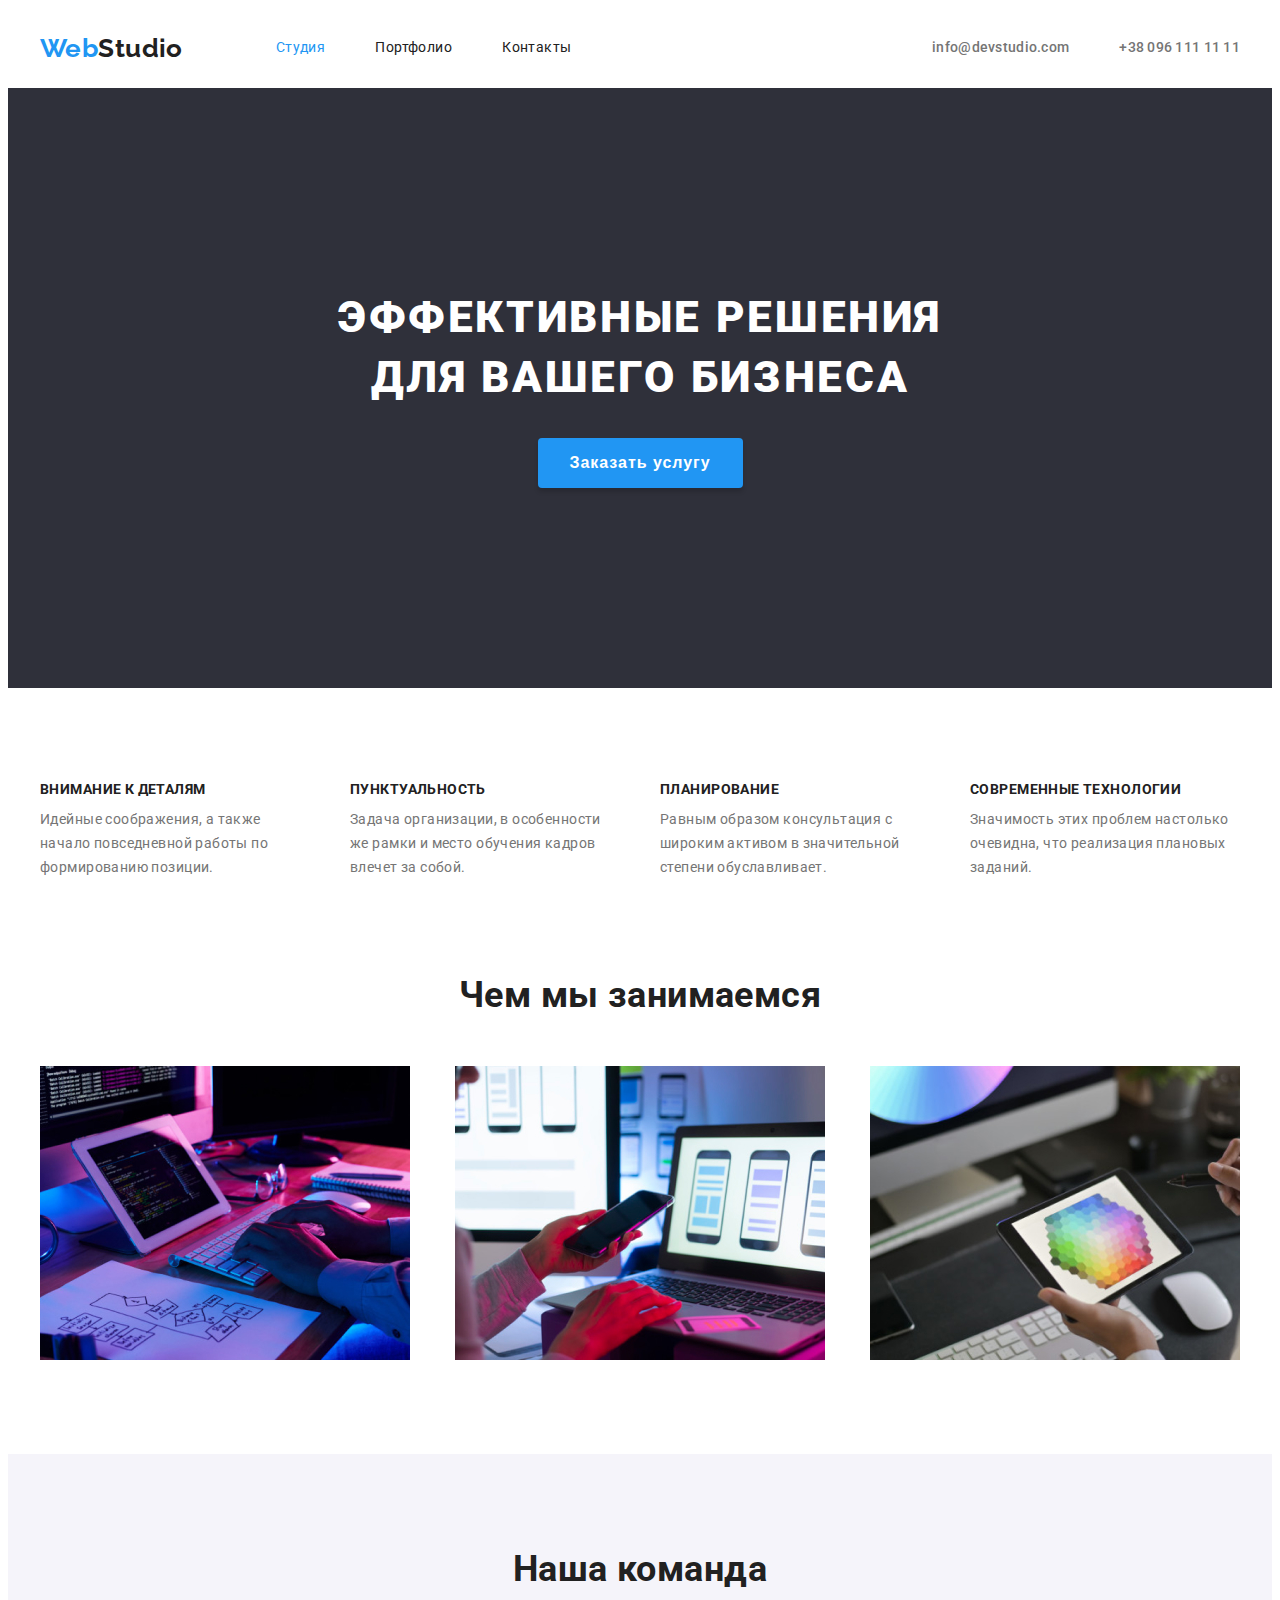
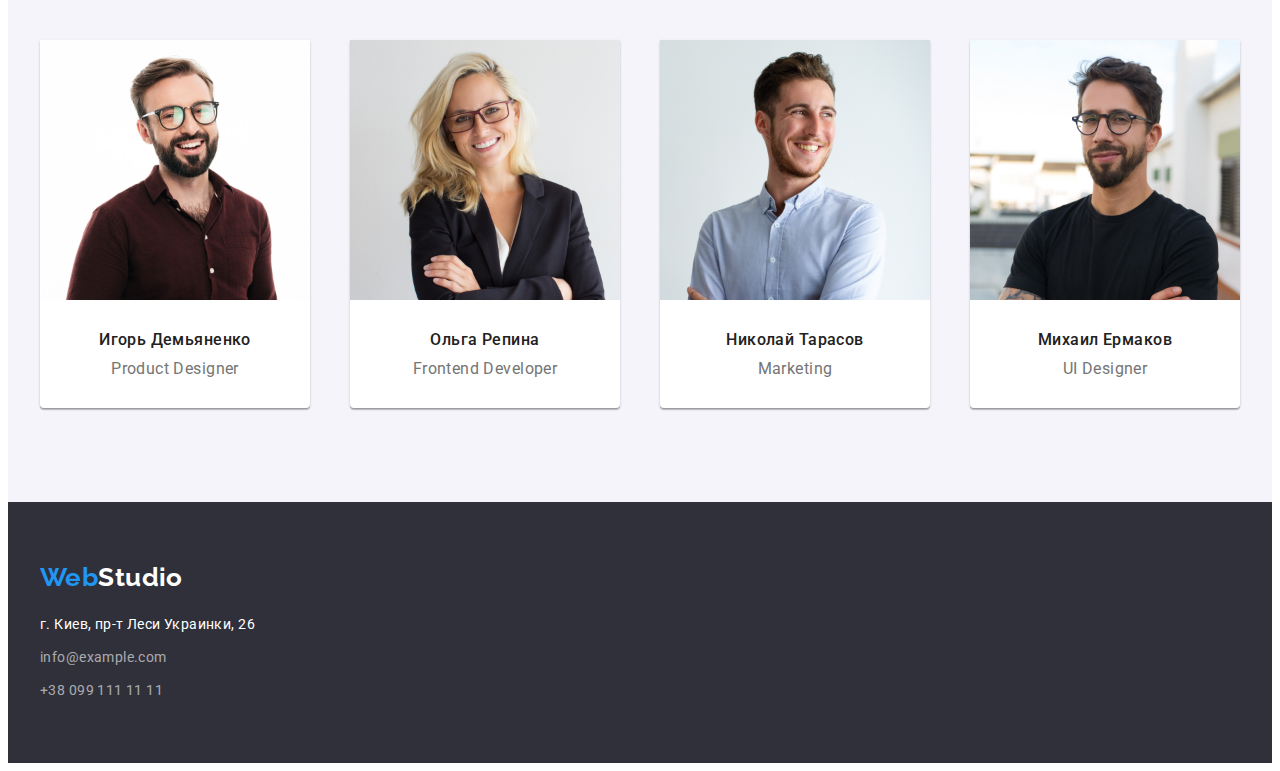
==== commit c6234e09: "h1 переделал" ====
--- a/index.html
+++ b/index.html
@@ -43,9 +43,8 @@
 
 	<!-- Баннер-->
 	<section class="hero-banner">
-		<h1>Эффективные решения
-			для вашего бизнеса</h1>
-		<div class="div-hero-button">
+		<div class="div-hero">
+			<h1>Эффективные решения для вашего бизнеса</h1>
 			<button class="hero-btn" type="button">Заказать услугу</button>
 		</div>
 	</section>
--- a/сss/styles.css
+++ b/сss/styles.css
@@ -138,9 +138,8 @@
   text-transform: uppercase;
   color: var(--white-color);
 
-  padding-top: 200px;
-  padding-bottom: 30px;
-  margin: 0;
+  margin-top: 0;
+  margin-bottom: 30px;
 }
 
 h2 {
@@ -156,10 +155,14 @@
 .hero-banner {
   background-color: var(--hero-background-color);
   text-align: center;
-}
-
-.div-hero-button {
-  padding-bottom: 200px;
+  display: flex;
+  justify-content: center;
+  align-items: center;
+  min-height: 600px;
+}
+
+.div-hero {
+  max-width: 650px;
 }
 
 .hero-btn {
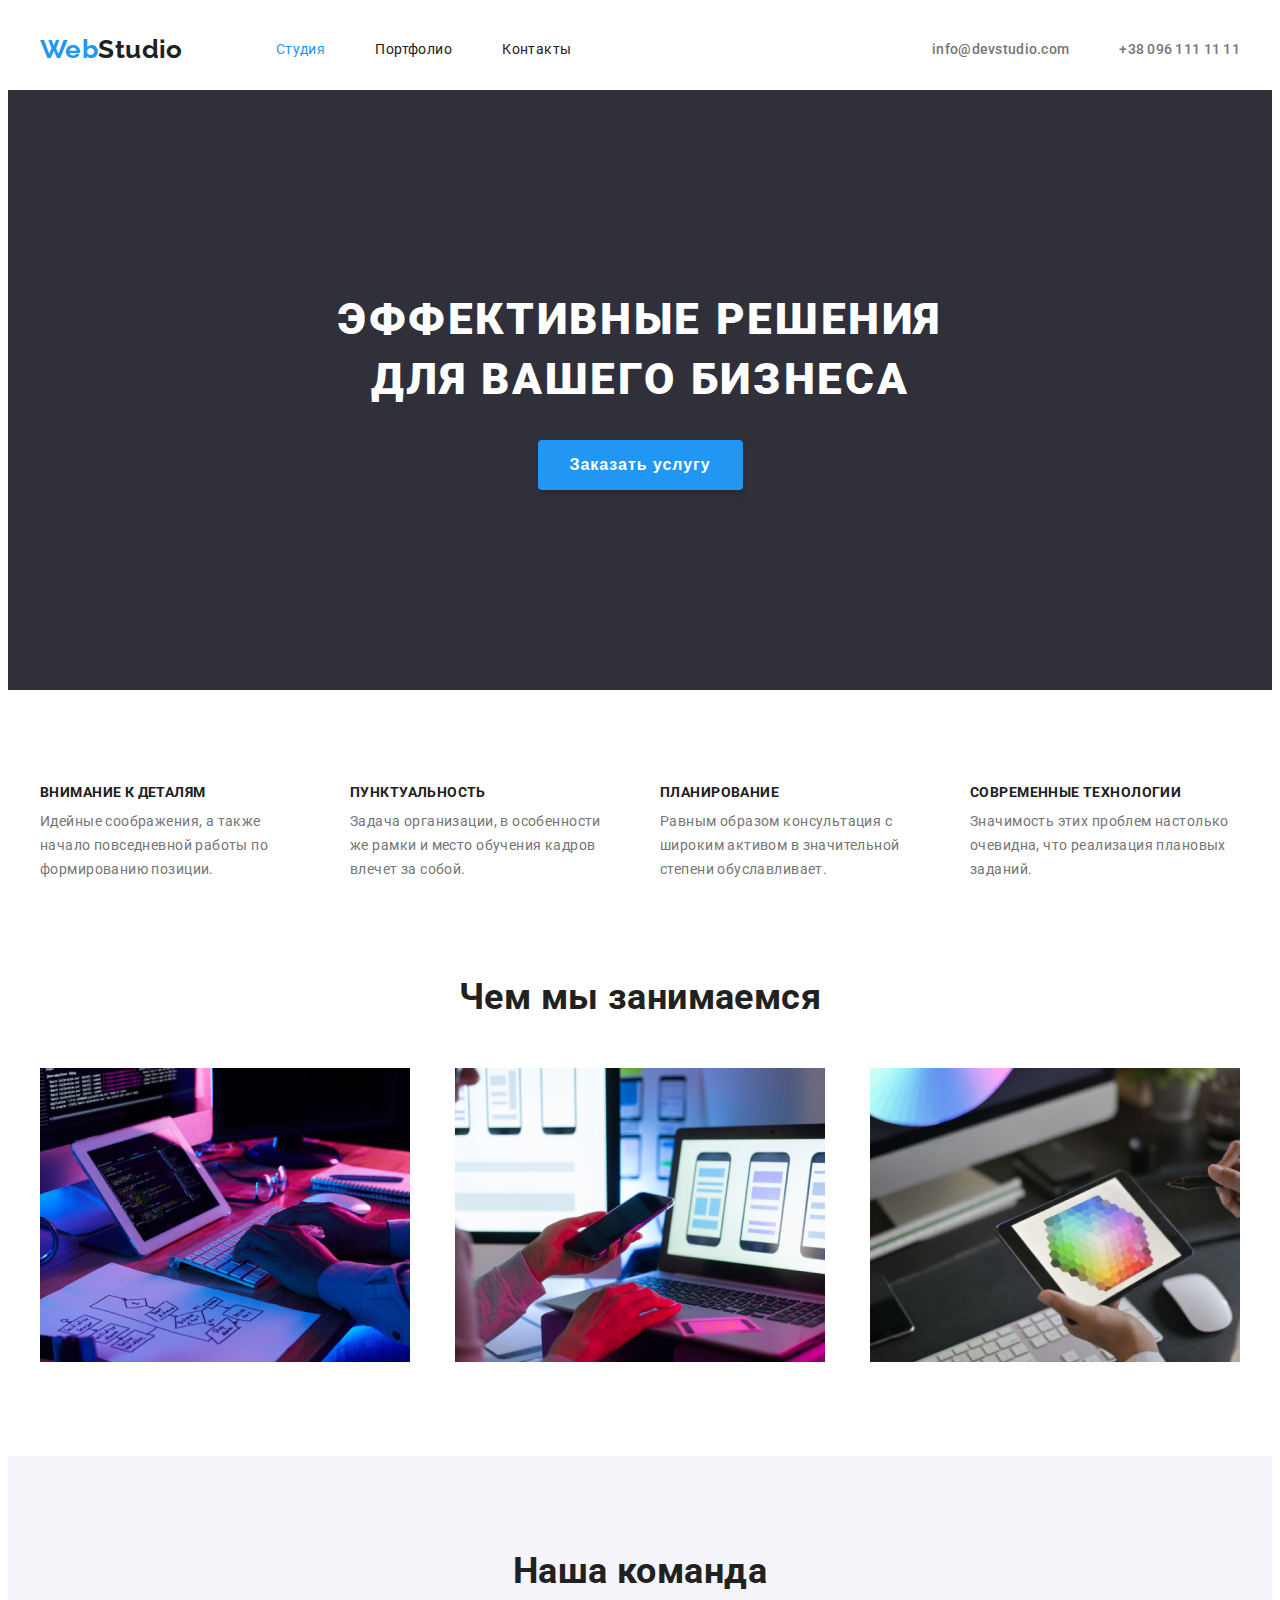
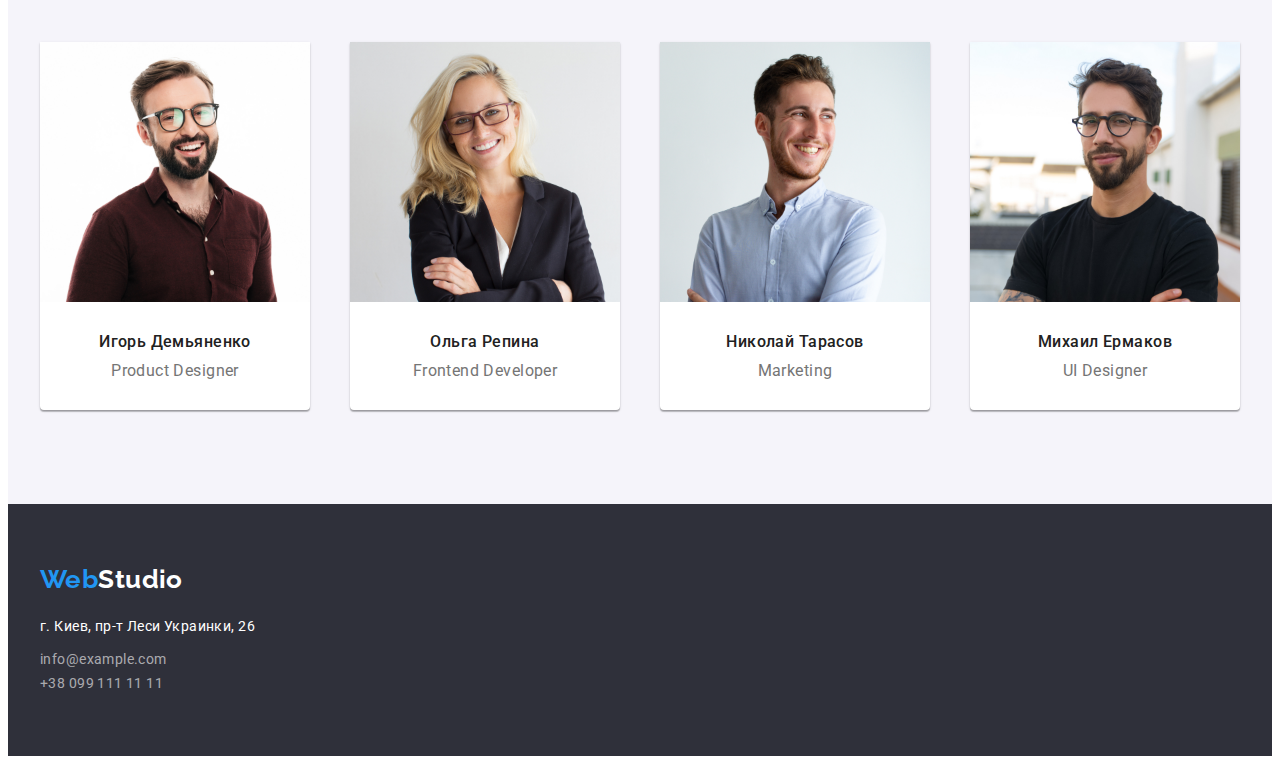
==== commit 38996f4e: "рекомендации ментора" ====
--- a/index.html
+++ b/index.html
@@ -80,9 +80,15 @@
 		<div class="container">
 			<h2>Чем мы занимаемся</h2>
 			<ul class="business-list">
-				<li class="item"><img src="./img/img1.jpg" alt="работа за компьютером" width="370" height="294"></li>
-				<li class="item"><img src="./img/img2.jpg" alt="работа за компьютером" width="370" height="294"></li>
-				<li class="item"><img src="./img/img3.jpg" alt="работа за компьютером" width="370" height="294"></li>
+				<li class="item">
+					<img src="./img/img1.jpg" alt="работа за компьютером" width="370" height="294">
+				</li>
+				<li class="item">
+					<img src="./img/img2.jpg" alt="работа за компьютером" width="370" height="294">
+				</li>
+				<li class="item">
+					<img src="./img/img3.jpg" alt="работа за компьютером" width="370" height="294">
+				</li>
 			</ul>
 		</div>
 	</section>
--- a/сss/styles.css
+++ b/сss/styles.css
@@ -29,7 +29,7 @@
   font-family: var(--main-font);
   font-weight: 400;
   font-size: 14px;
-  line-height: 1.14;
+  line-height: 1.1428;
   letter-spacing: 0.03em;
   color: var(--main-dark-color);
 }
@@ -69,14 +69,13 @@
   color: var(--accent-color);
 }
 
-.hdr {
+.header {
   border-bottom: 1px solid var(--header-border);
 }
 
 .flex-cont {
   display: flex;
   justify-content: space-between;
-  min-height: 80px;
 }
 
 .navigation {
@@ -91,8 +90,8 @@
 
 /* для удобства наведения курсора */
 .nav-list .item a {
-  padding-top: 20px;
-  padding-bottom: 20px;
+  padding-top: 33px;
+  padding-bottom: 33px;
 }
 
 .nav-list .item + .item {
@@ -219,6 +218,10 @@
   justify-content: space-between;
 }
 
+.business-list .item {
+  width: 370px;
+}
+
 .team {
   padding-top: 94px;
   padding-bottom: 94px;
@@ -227,10 +230,12 @@
 
 .team-list {
   display: flex;
+  flex-wrap: wrap;
   justify-content: space-between;
 }
 
 .team-list .item {
+  width: 270px;
   background: var(--white-color);
   box-shadow: 0px 1px 3px rgba(0, 0, 0, 0.12), 0px 1px 1px rgba(0, 0, 0, 0.14),
     0px 2px 1px rgba(0, 0, 0, 0.2);
@@ -315,13 +320,20 @@
 .project-list {
   display: flex;
   flex-wrap: wrap;
-  justify-content: space-between;
+  /* justify-content: space-between; */
 }
 
 .project-list .item {
+  max-width: 370px;
+  width: calc((100%-60px) / 3);
   background: var(--white-color);
   border: 1px solid var(--container-border);
+  margin-right: 30px;
   margin-bottom: 30px;
+}
+
+.project-list .item:nth-child(3n) {
+  margin-right: 0;
 }
 
 .project-list .item:nth-last-child(-n + 3) {
@@ -342,7 +354,7 @@
   background-color: var(--hero-background-color);
 }
 
-.footer-list .item {
+.footer-list {
   margin-top: 9px;
 }
 
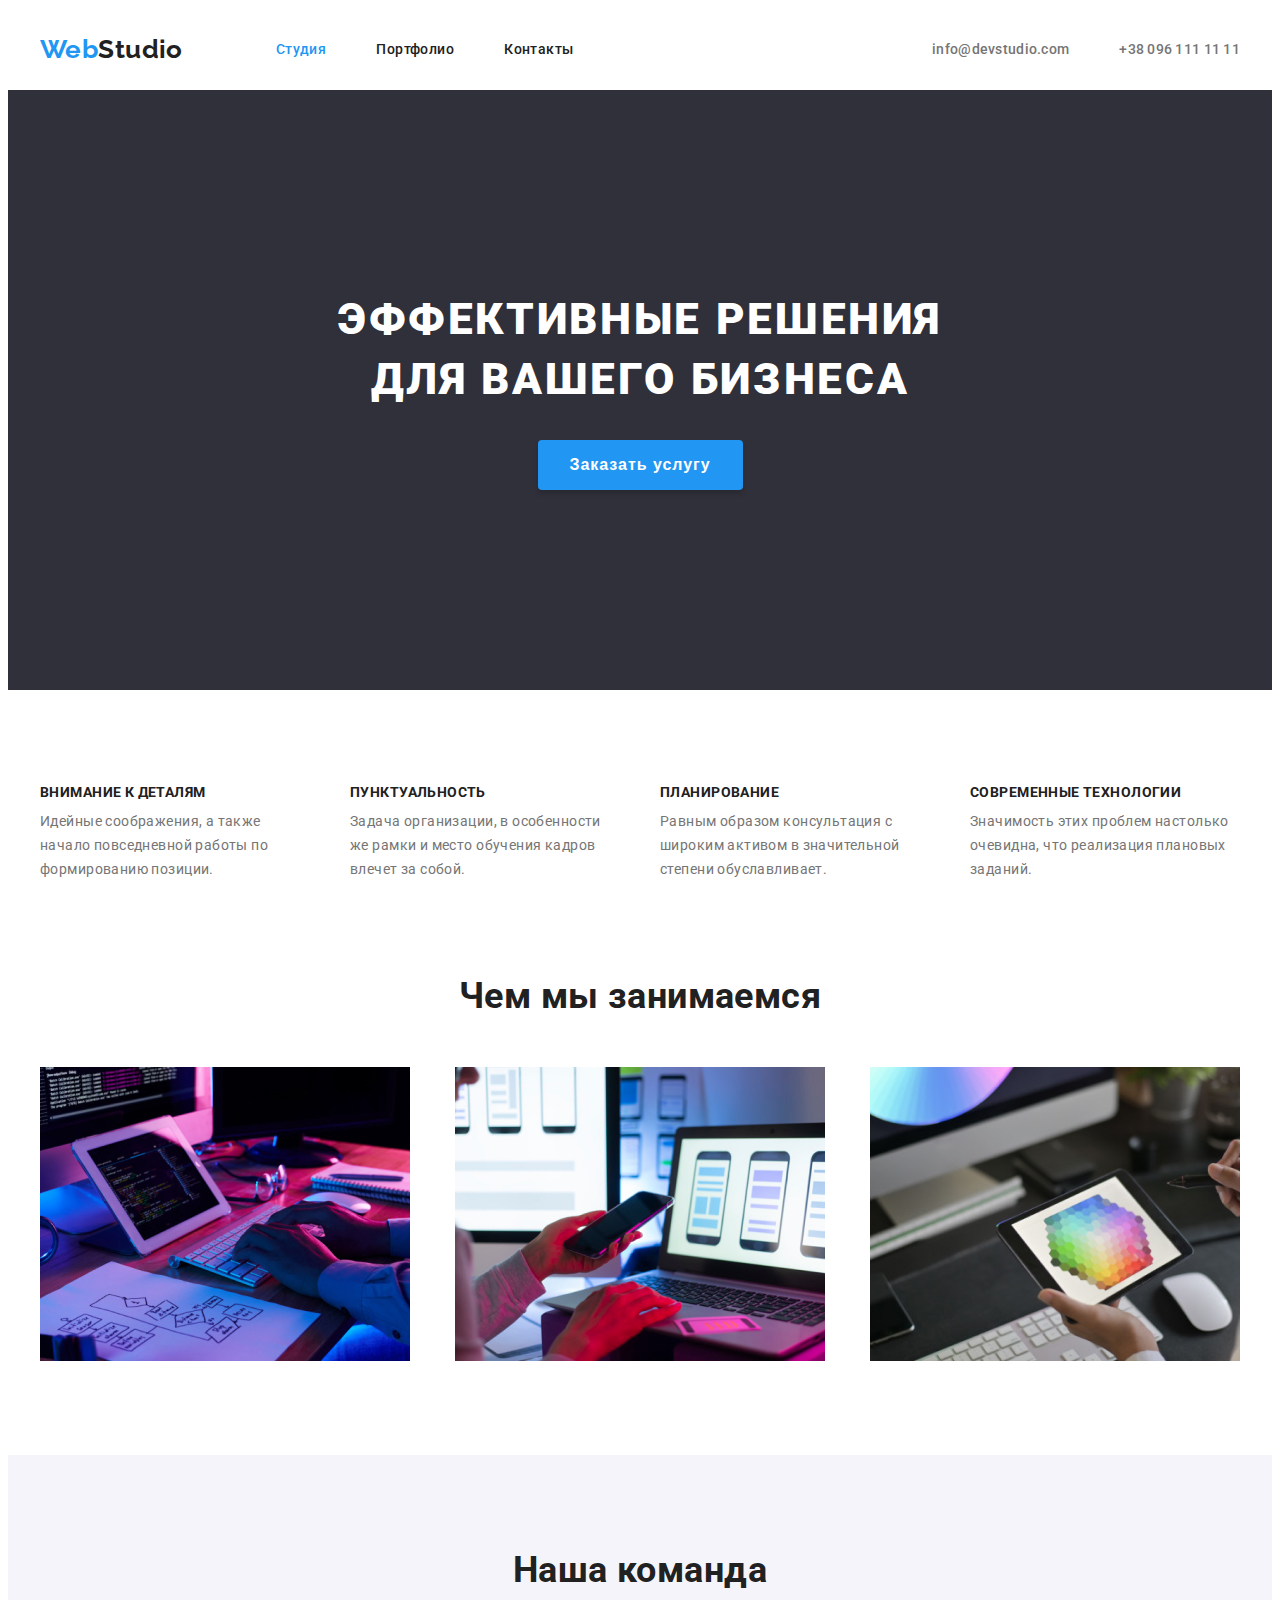
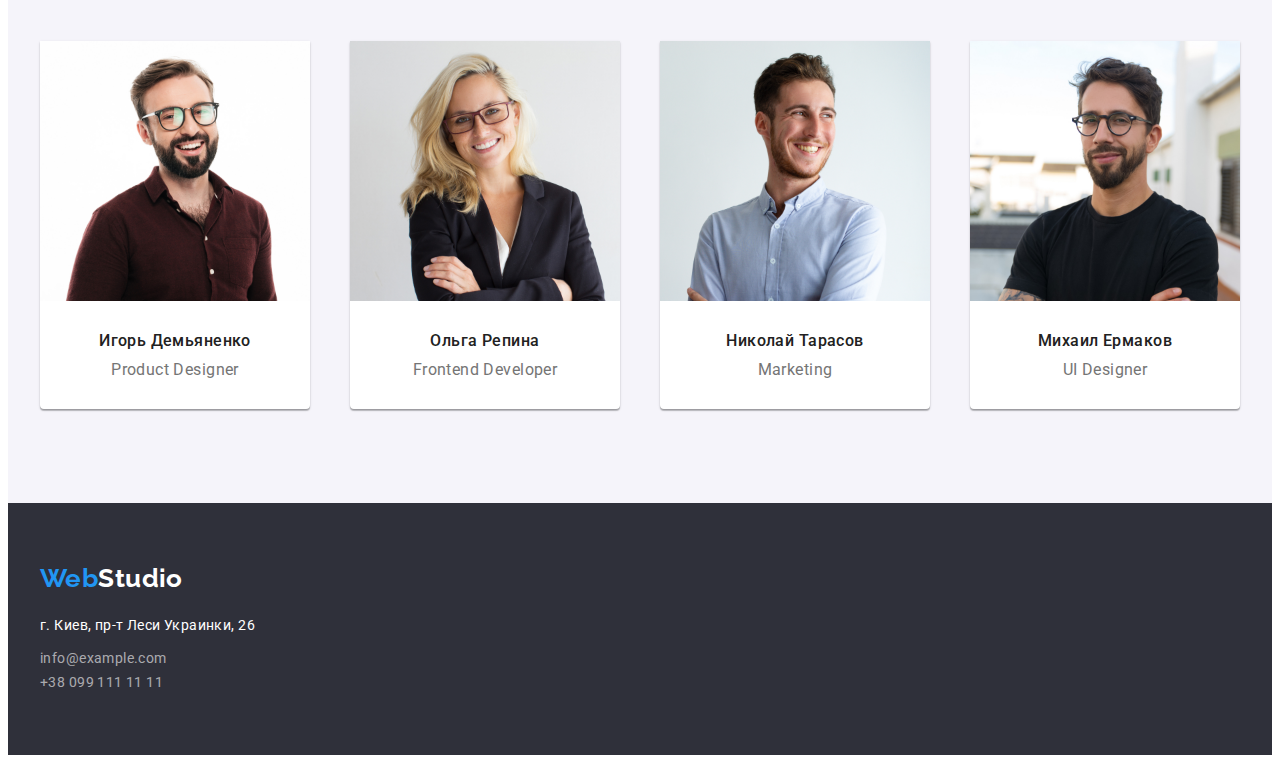
==== commit 5bdecdc8: "правки CSS" ====
--- a/index.html
+++ b/index.html
@@ -44,7 +44,8 @@
 	<!-- Баннер-->
 	<section class="hero-banner">
 		<div class="div-hero">
-			<h1>Эффективные решения для вашего бизнеса</h1>
+			<h1>Эффективные решения
+				для вашего бизнеса</h1>
 			<button class="hero-btn" type="button">Заказать услугу</button>
 		</div>
 	</section>
--- a/сss/styles.css
+++ b/сss/styles.css
@@ -50,6 +50,7 @@
   display: block;
   text-decoration: none;
   color: var(--main-dark-color);
+  font-weight: 500;
 }
 
 a:hover:not(.logo),
@@ -109,6 +110,11 @@
   align-items: center;
 }
 
+.contacts-list .item a {
+  padding-top: 33px;
+  padding-bottom: 33px;
+}
+
 .contacts-list .item + .item {
   margin-left: 50px;
 }
@@ -157,11 +163,12 @@
   display: flex;
   justify-content: center;
   align-items: center;
-  min-height: 600px;
+  padding-top: 200px;
+  padding-bottom: 200px;
 }
 
 .div-hero {
-  max-width: 650px;
+  width: 696px;
 }
 
 .hero-btn {
@@ -359,6 +366,7 @@
 }
 
 .contacts-ftr {
+  font-weight: 400;
   color: var(--contacts-color-footer);
   line-height: 1.714;
 }
